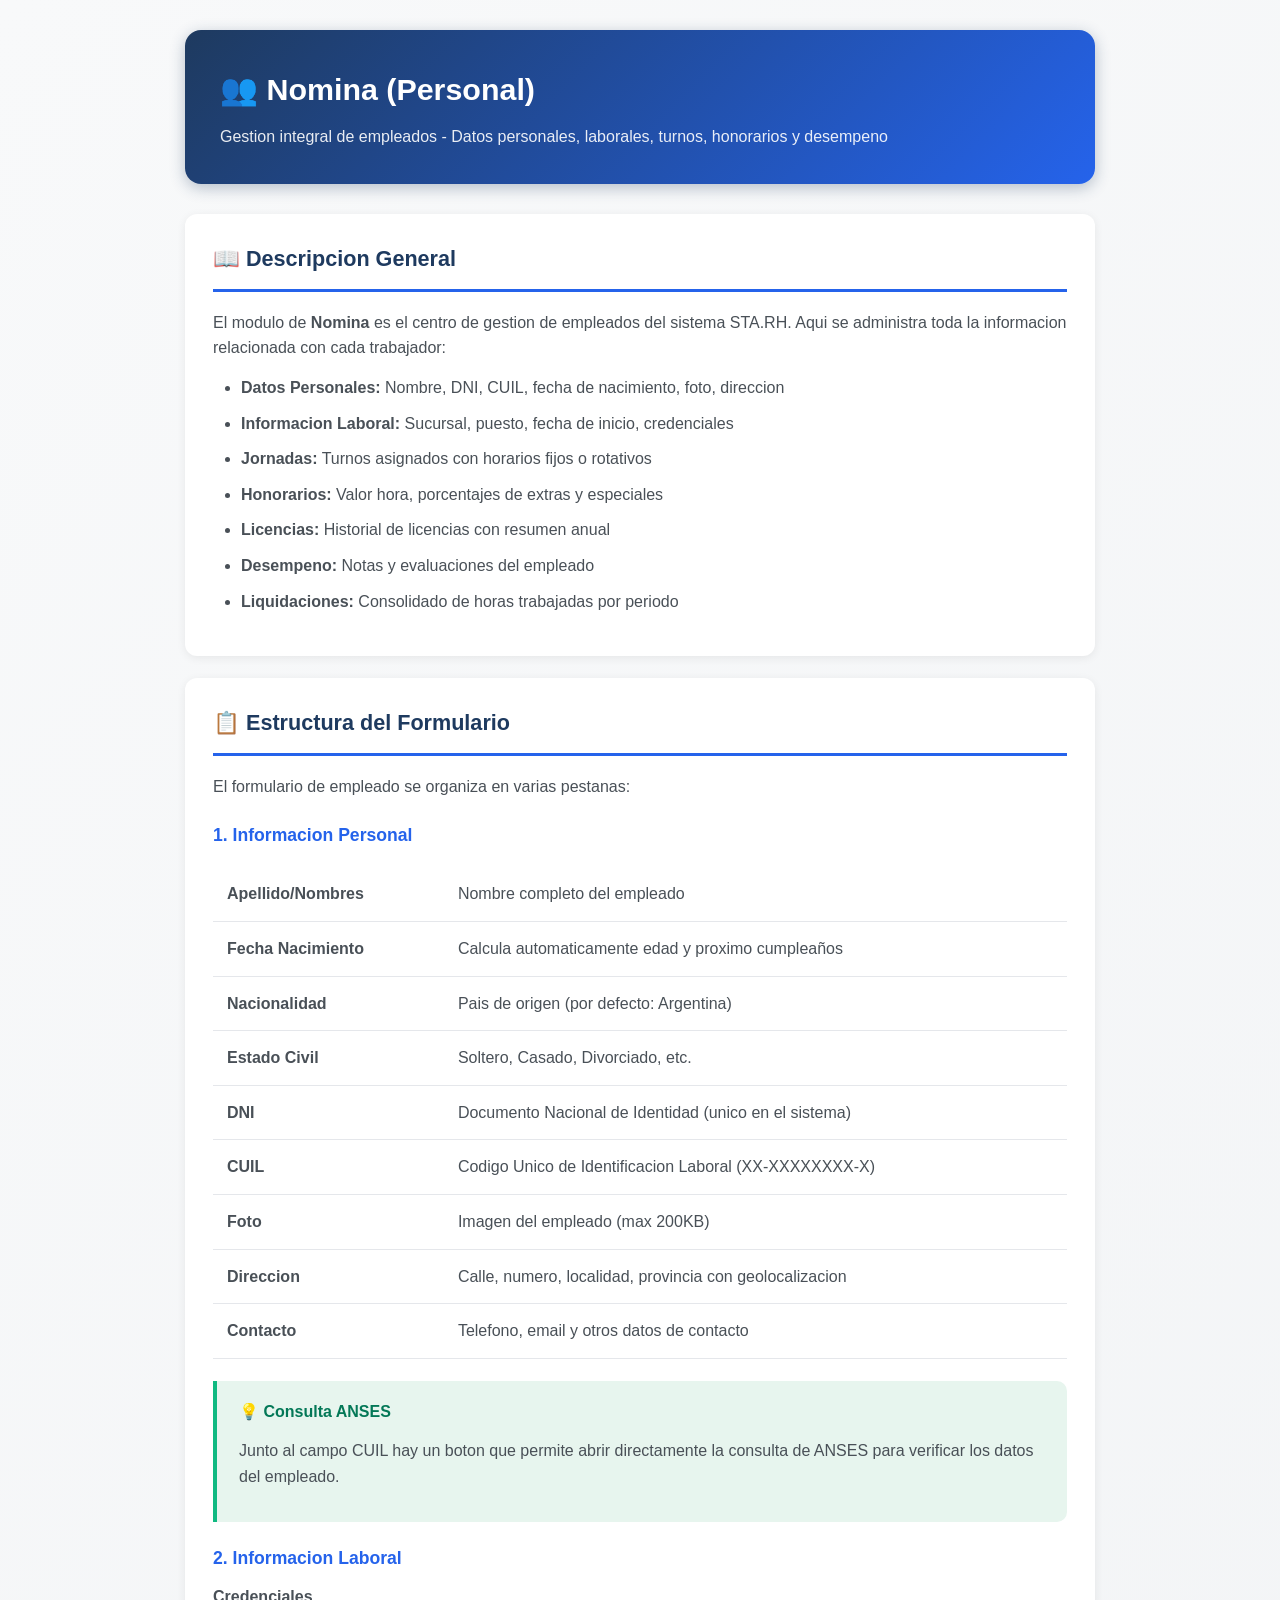
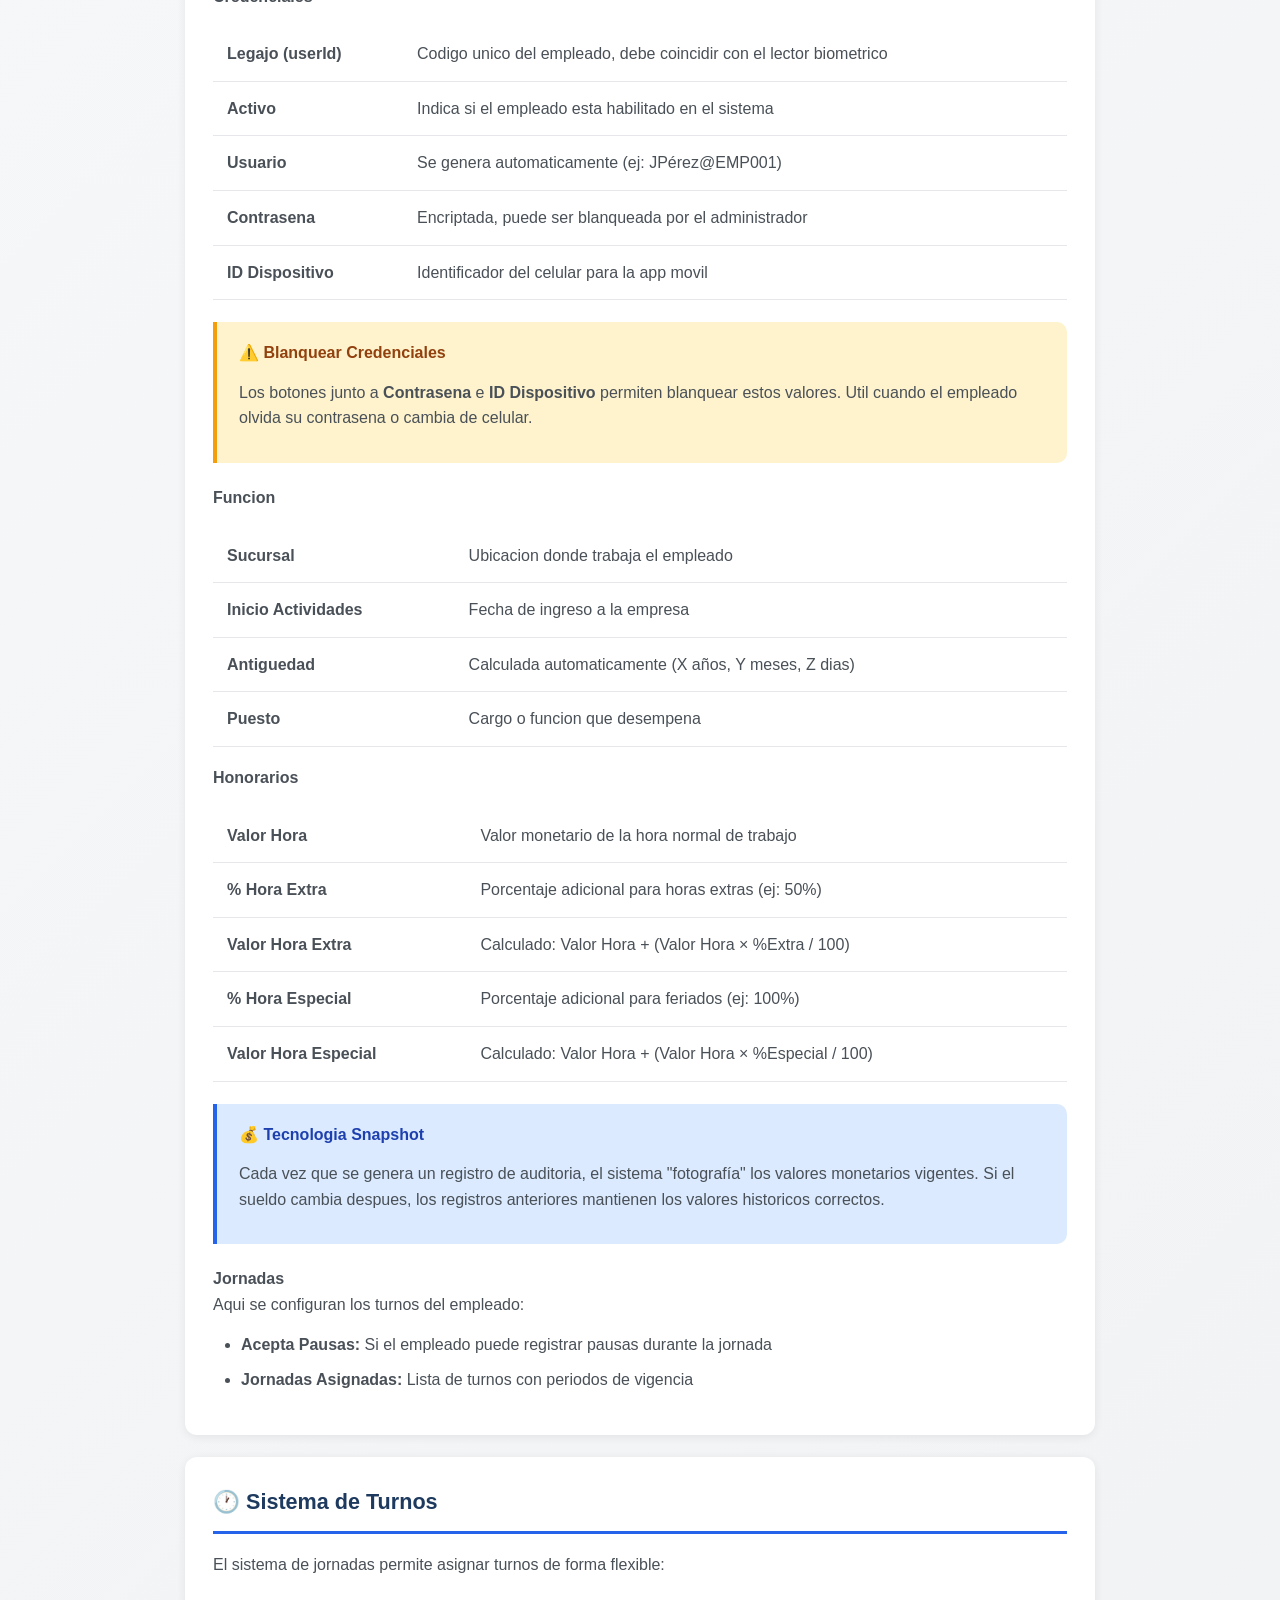
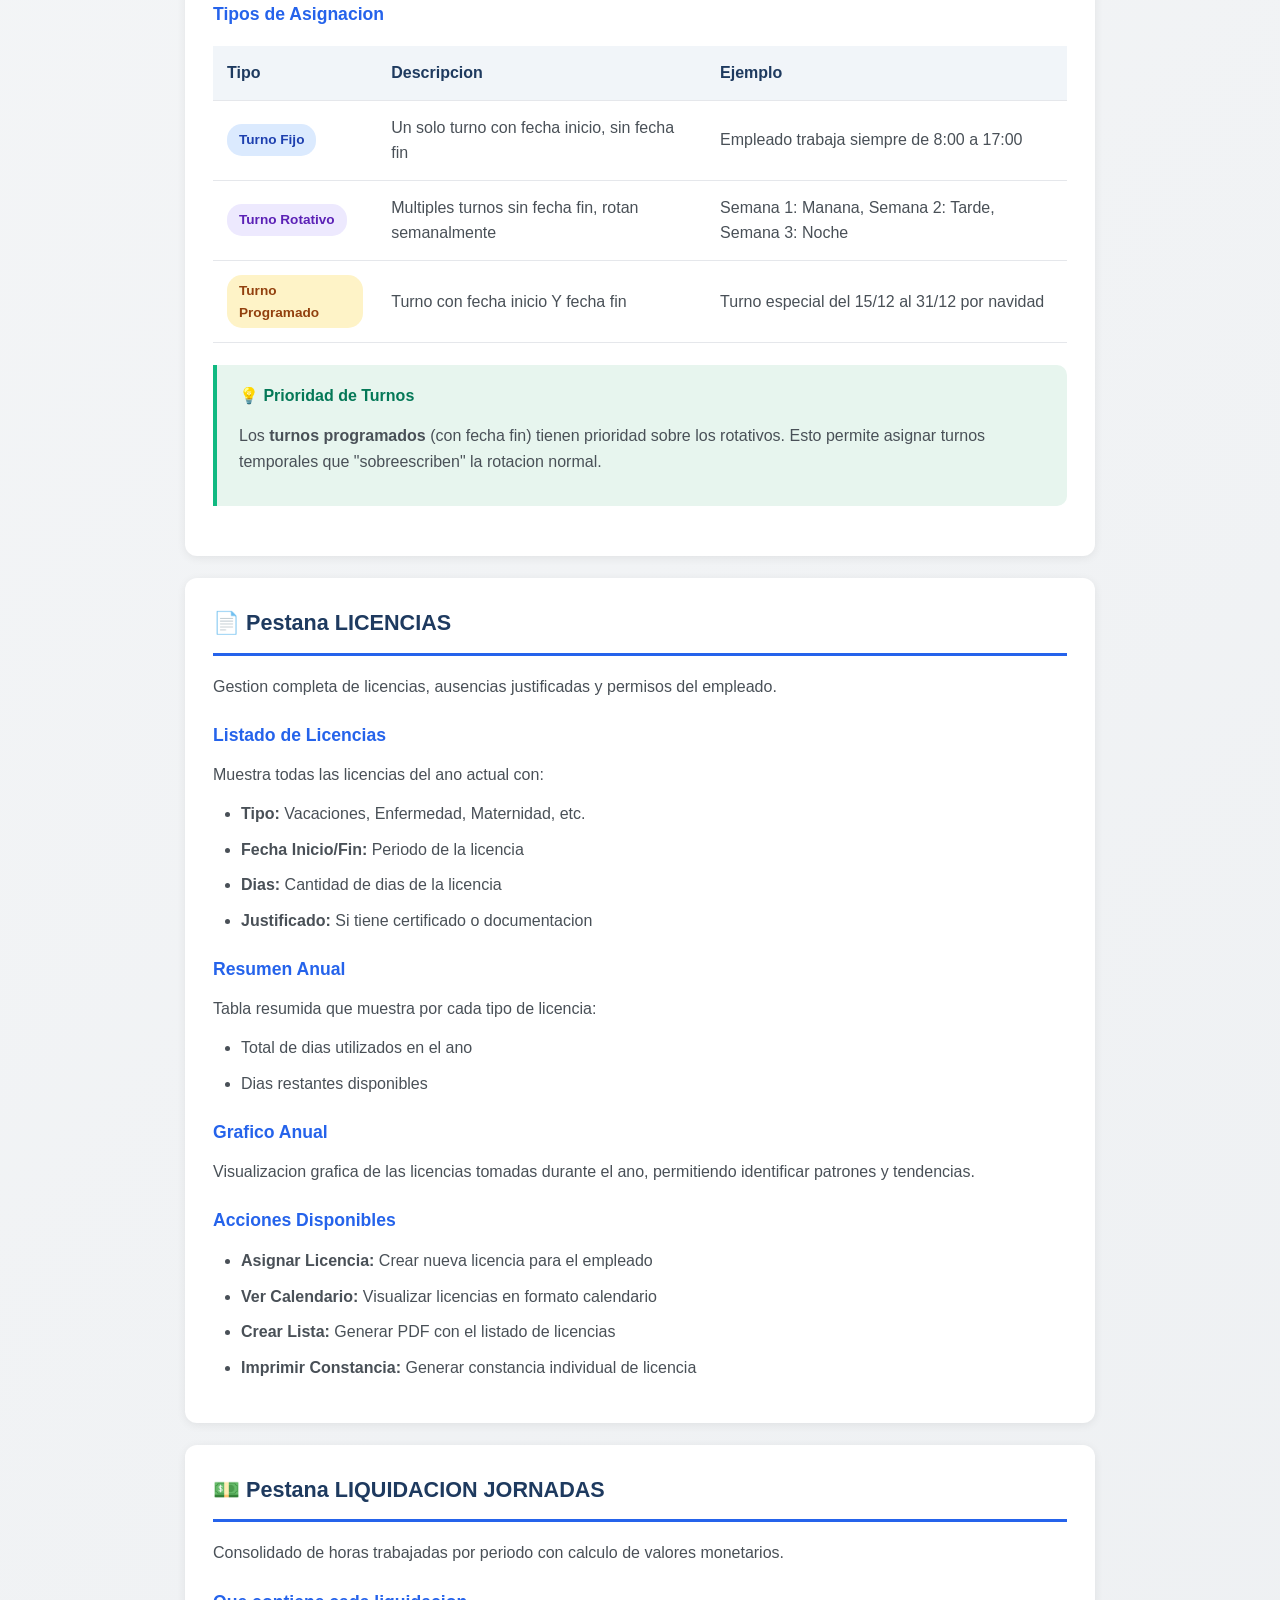
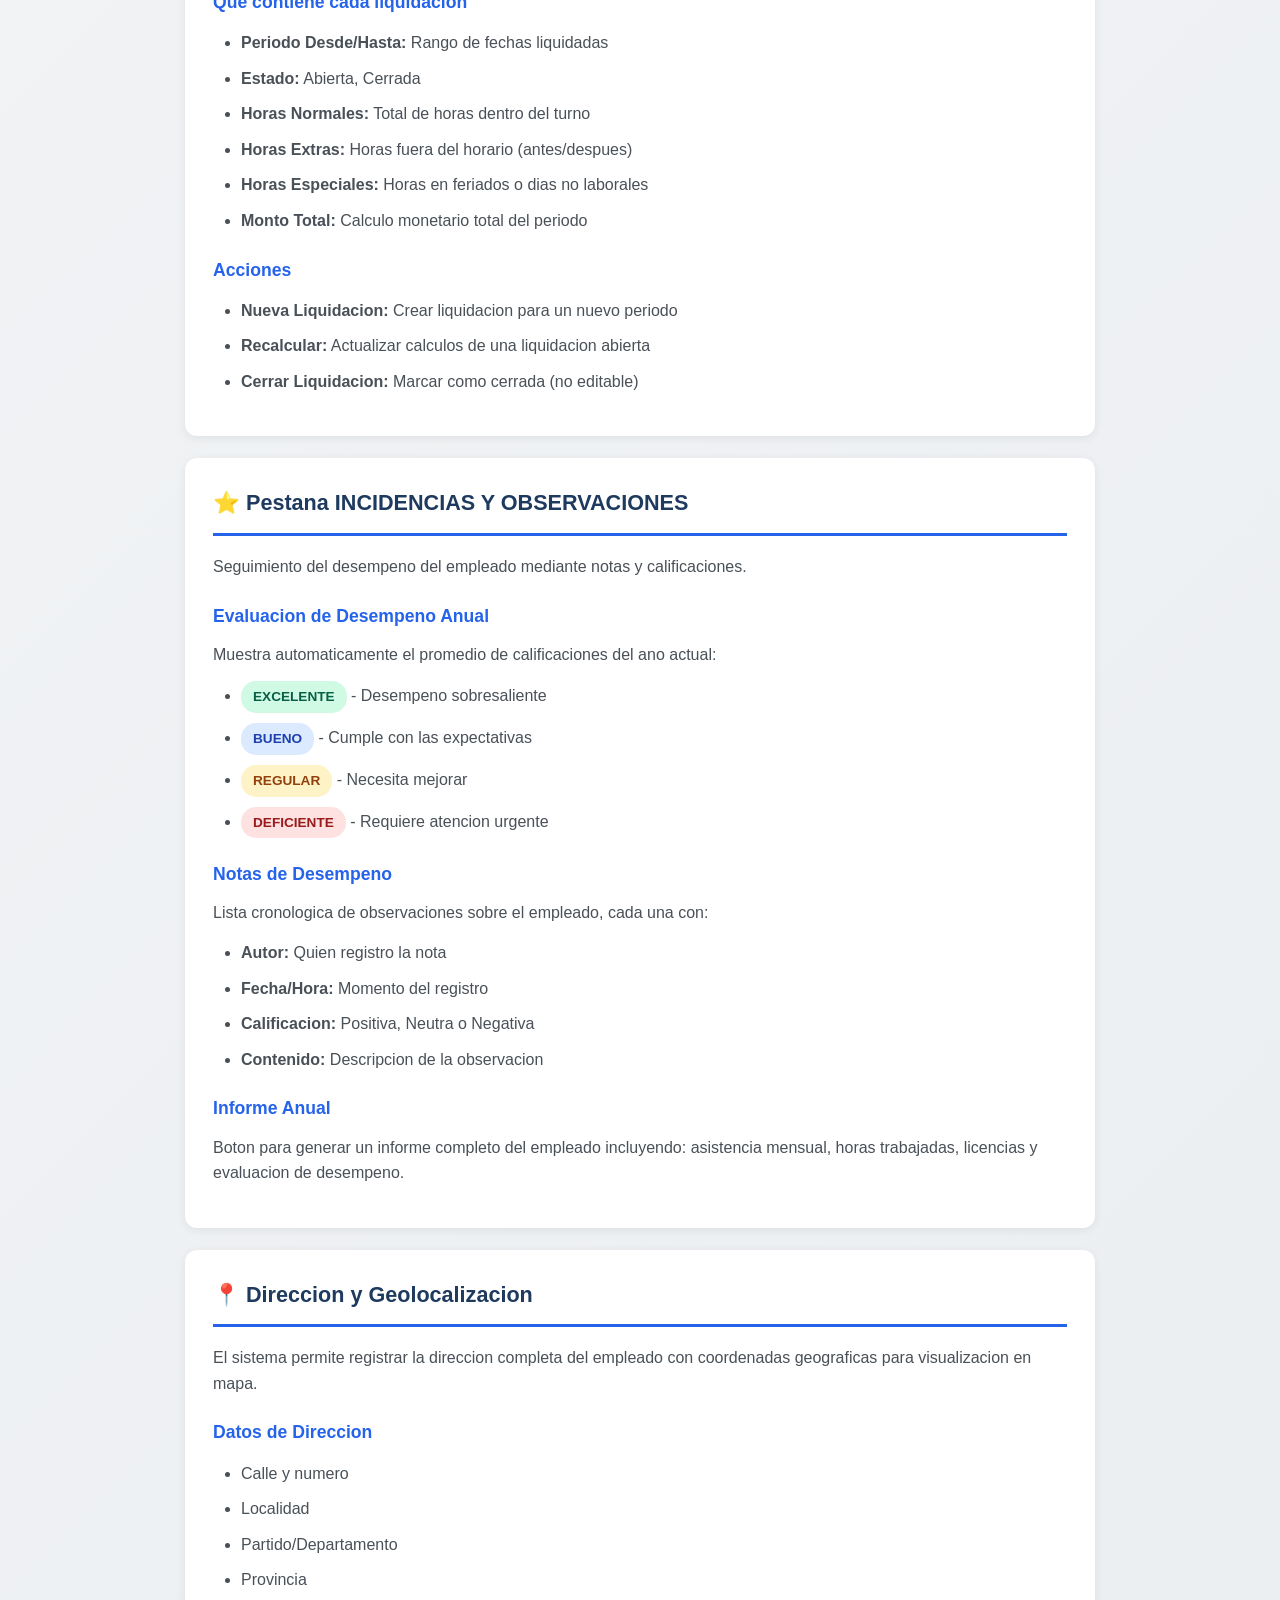
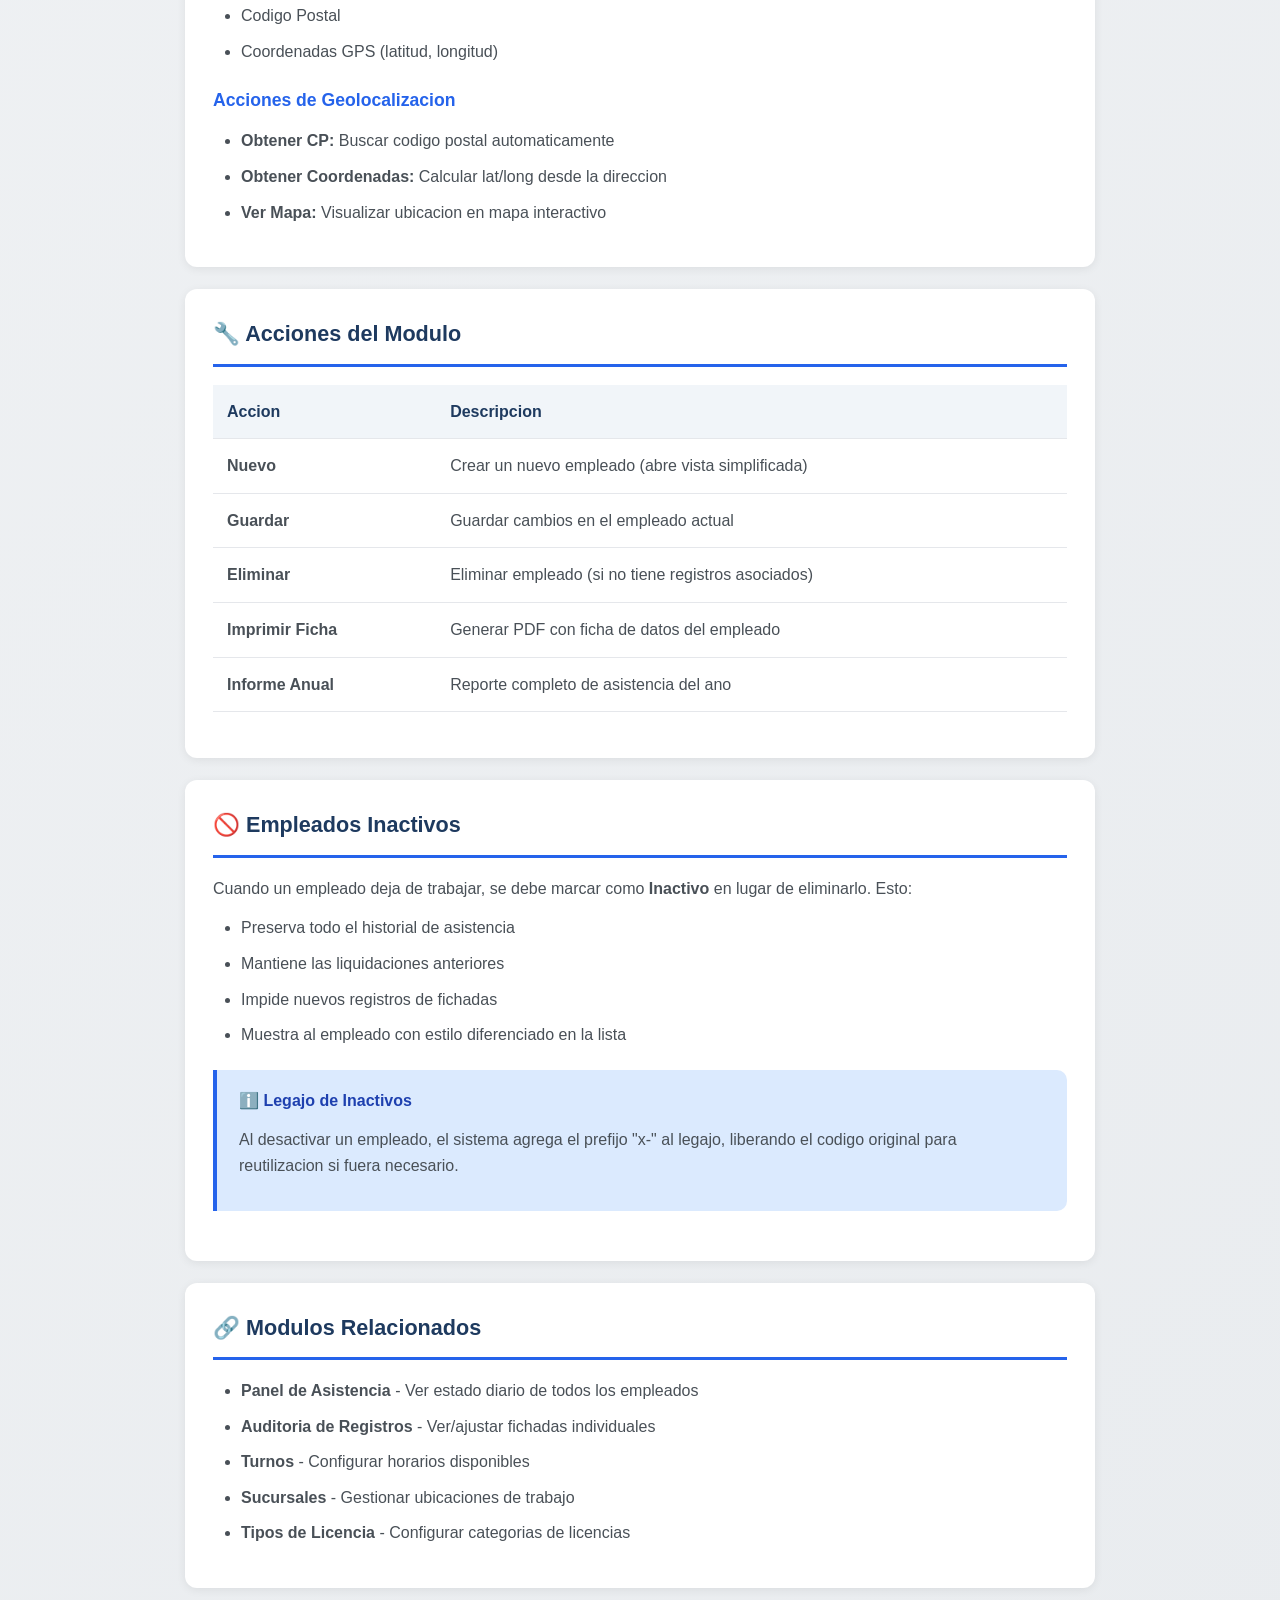
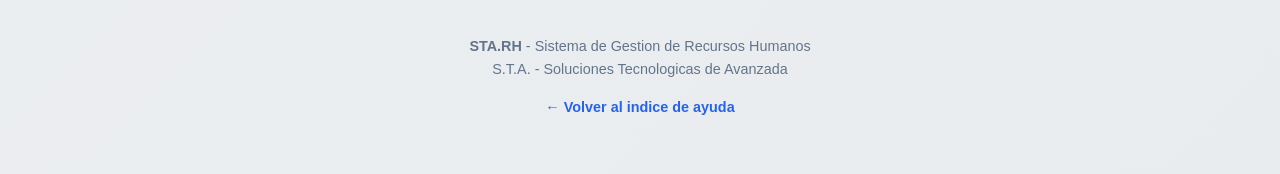
==== src/main/webapp/help/Personal.html @ b10b338a "help Signed-off-by: mem1979 <mem1979@gmail.com>" ====
<!DOCTYPE html>
<html lang="es">

<head>
    <meta charset="UTF-8">
    <meta name="viewport" content="width=device-width, initial-scale=1.0">
    <title>Ayuda - Nomina (Personal) | STA.RH</title>
    <link rel="stylesheet" href="help.css">
</head>

<body>
    <div class="help-container">

        <header class="help-header">
            <h1>👥 Nomina (Personal)</h1>
            <p>Gestion integral de empleados - Datos personales, laborales, turnos, honorarios y desempeno</p>
        </header>

        <!-- Descripcion General -->
        <section class="section">
            <h2>📖 Descripcion General</h2>
            <p>
                El modulo de <strong>Nomina</strong> es el centro de gestion de empleados del sistema STA.RH.
                Aqui se administra toda la informacion relacionada con cada trabajador:
            </p>
            <ul>
                <li><strong>Datos Personales:</strong> Nombre, DNI, CUIL, fecha de nacimiento, foto, direccion</li>
                <li><strong>Informacion Laboral:</strong> Sucursal, puesto, fecha de inicio, credenciales</li>
                <li><strong>Jornadas:</strong> Turnos asignados con horarios fijos o rotativos</li>
                <li><strong>Honorarios:</strong> Valor hora, porcentajes de extras y especiales</li>
                <li><strong>Licencias:</strong> Historial de licencias con resumen anual</li>
                <li><strong>Desempeno:</strong> Notas y evaluaciones del empleado</li>
                <li><strong>Liquidaciones:</strong> Consolidado de horas trabajadas por periodo</li>
            </ul>
        </section>

        <!-- Pestanas del Formulario -->
        <section class="section">
            <h2>📋 Estructura del Formulario</h2>
            <p>El formulario de empleado se organiza en varias pestanas:</p>

            <h3>1. Informacion Personal</h3>
            <table class="data-table">
                <tbody>
                    <tr>
                        <td><strong>Apellido/Nombres</strong></td>
                        <td>Nombre completo del empleado</td>
                    </tr>
                    <tr>
                        <td><strong>Fecha Nacimiento</strong></td>
                        <td>Calcula automaticamente edad y proximo cumpleaños</td>
                    </tr>
                    <tr>
                        <td><strong>Nacionalidad</strong></td>
                        <td>Pais de origen (por defecto: Argentina)</td>
                    </tr>
                    <tr>
                        <td><strong>Estado Civil</strong></td>
                        <td>Soltero, Casado, Divorciado, etc.</td>
                    </tr>
                    <tr>
                        <td><strong>DNI</strong></td>
                        <td>Documento Nacional de Identidad (unico en el sistema)</td>
                    </tr>
                    <tr>
                        <td><strong>CUIL</strong></td>
                        <td>Codigo Unico de Identificacion Laboral (XX-XXXXXXXX-X)</td>
                    </tr>
                    <tr>
                        <td><strong>Foto</strong></td>
                        <td>Imagen del empleado (max 200KB)</td>
                    </tr>
                    <tr>
                        <td><strong>Direccion</strong></td>
                        <td>Calle, numero, localidad, provincia con geolocalizacion</td>
                    </tr>
                    <tr>
                        <td><strong>Contacto</strong></td>
                        <td>Telefono, email y otros datos de contacto</td>
                    </tr>
                </tbody>
            </table>

            <div class="tip">
                <p class="tip-title">💡 Consulta ANSES</p>
                <p>
                    Junto al campo CUIL hay un boton que permite abrir directamente la consulta de ANSES
                    para verificar los datos del empleado.
                </p>
            </div>

            <h3>2. Informacion Laboral</h3>
            <h4>Credenciales</h4>
            <table class="data-table">
                <tbody>
                    <tr>
                        <td><strong>Legajo (userId)</strong></td>
                        <td>Codigo unico del empleado, debe coincidir con el lector biometrico</td>
                    </tr>
                    <tr>
                        <td><strong>Activo</strong></td>
                        <td>Indica si el empleado esta habilitado en el sistema</td>
                    </tr>
                    <tr>
                        <td><strong>Usuario</strong></td>
                        <td>Se genera automaticamente (ej: JPérez@EMP001)</td>
                    </tr>
                    <tr>
                        <td><strong>Contrasena</strong></td>
                        <td>Encriptada, puede ser blanqueada por el administrador</td>
                    </tr>
                    <tr>
                        <td><strong>ID Dispositivo</strong></td>
                        <td>Identificador del celular para la app movil</td>
                    </tr>
                </tbody>
            </table>

            <div class="warning">
                <p class="warning-title">⚠️ Blanquear Credenciales</p>
                <p>
                    Los botones junto a <strong>Contrasena</strong> e <strong>ID Dispositivo</strong> permiten
                    blanquear estos valores. Util cuando el empleado olvida su contrasena o cambia de celular.
                </p>
            </div>

            <h4>Funcion</h4>
            <table class="data-table">
                <tbody>
                    <tr>
                        <td><strong>Sucursal</strong></td>
                        <td>Ubicacion donde trabaja el empleado</td>
                    </tr>
                    <tr>
                        <td><strong>Inicio Actividades</strong></td>
                        <td>Fecha de ingreso a la empresa</td>
                    </tr>
                    <tr>
                        <td><strong>Antiguedad</strong></td>
                        <td>Calculada automaticamente (X años, Y meses, Z dias)</td>
                    </tr>
                    <tr>
                        <td><strong>Puesto</strong></td>
                        <td>Cargo o funcion que desempena</td>
                    </tr>
                </tbody>
            </table>

            <h4>Honorarios</h4>
            <table class="data-table">
                <tbody>
                    <tr>
                        <td><strong>Valor Hora</strong></td>
                        <td>Valor monetario de la hora normal de trabajo</td>
                    </tr>
                    <tr>
                        <td><strong>% Hora Extra</strong></td>
                        <td>Porcentaje adicional para horas extras (ej: 50%)</td>
                    </tr>
                    <tr>
                        <td><strong>Valor Hora Extra</strong></td>
                        <td>Calculado: Valor Hora + (Valor Hora × %Extra / 100)</td>
                    </tr>
                    <tr>
                        <td><strong>% Hora Especial</strong></td>
                        <td>Porcentaje adicional para feriados (ej: 100%)</td>
                    </tr>
                    <tr>
                        <td><strong>Valor Hora Especial</strong></td>
                        <td>Calculado: Valor Hora + (Valor Hora × %Especial / 100)</td>
                    </tr>
                </tbody>
            </table>

            <div class="info">
                <p class="info-title">💰 Tecnologia Snapshot</p>
                <p>
                    Cada vez que se genera un registro de auditoria, el sistema "fotografía" los valores
                    monetarios vigentes. Si el sueldo cambia despues, los registros anteriores mantienen
                    los valores historicos correctos.
                </p>
            </div>

            <h4>Jornadas</h4>
            <p>Aqui se configuran los turnos del empleado:</p>
            <ul>
                <li><strong>Acepta Pausas:</strong> Si el empleado puede registrar pausas durante la jornada</li>
                <li><strong>Jornadas Asignadas:</strong> Lista de turnos con periodos de vigencia</li>
            </ul>
        </section>

        <!-- Turnos y Jornadas -->
        <section class="section">
            <h2>🕐 Sistema de Turnos</h2>
            <p>
                El sistema de jornadas permite asignar turnos de forma flexible:
            </p>

            <h3>Tipos de Asignacion</h3>
            <table class="data-table">
                <thead>
                    <tr>
                        <th>Tipo</th>
                        <th>Descripcion</th>
                        <th>Ejemplo</th>
                    </tr>
                </thead>
                <tbody>
                    <tr>
                        <td><span class="status-badge status-blue">Turno Fijo</span></td>
                        <td>Un solo turno con fecha inicio, sin fecha fin</td>
                        <td>Empleado trabaja siempre de 8:00 a 17:00</td>
                    </tr>
                    <tr>
                        <td><span class="status-badge status-purple">Turno Rotativo</span></td>
                        <td>Multiples turnos sin fecha fin, rotan semanalmente</td>
                        <td>Semana 1: Manana, Semana 2: Tarde, Semana 3: Noche</td>
                    </tr>
                    <tr>
                        <td><span class="status-badge status-yellow">Turno Programado</span></td>
                        <td>Turno con fecha inicio Y fecha fin</td>
                        <td>Turno especial del 15/12 al 31/12 por navidad</td>
                    </tr>
                </tbody>
            </table>

            <div class="tip">
                <p class="tip-title">💡 Prioridad de Turnos</p>
                <p>
                    Los <strong>turnos programados</strong> (con fecha fin) tienen prioridad sobre los rotativos.
                    Esto permite asignar turnos temporales que "sobreescriben" la rotacion normal.
                </p>
            </div>
        </section>

        <!-- Licencias -->
        <section class="section">
            <h2>📄 Pestana LICENCIAS</h2>
            <p>
                Gestion completa de licencias, ausencias justificadas y permisos del empleado.
            </p>

            <h3>Listado de Licencias</h3>
            <p>Muestra todas las licencias del ano actual con:</p>
            <ul>
                <li><strong>Tipo:</strong> Vacaciones, Enfermedad, Maternidad, etc.</li>
                <li><strong>Fecha Inicio/Fin:</strong> Periodo de la licencia</li>
                <li><strong>Dias:</strong> Cantidad de dias de la licencia</li>
                <li><strong>Justificado:</strong> Si tiene certificado o documentacion</li>
            </ul>

            <h3>Resumen Anual</h3>
            <p>
                Tabla resumida que muestra por cada tipo de licencia:
            </p>
            <ul>
                <li>Total de dias utilizados en el ano</li>
                <li>Dias restantes disponibles</li>
            </ul>

            <h3>Grafico Anual</h3>
            <p>
                Visualizacion grafica de las licencias tomadas durante el ano,
                permitiendo identificar patrones y tendencias.
            </p>

            <h3>Acciones Disponibles</h3>
            <ul>
                <li><strong>Asignar Licencia:</strong> Crear nueva licencia para el empleado</li>
                <li><strong>Ver Calendario:</strong> Visualizar licencias en formato calendario</li>
                <li><strong>Crear Lista:</strong> Generar PDF con el listado de licencias</li>
                <li><strong>Imprimir Constancia:</strong> Generar constancia individual de licencia</li>
            </ul>
        </section>

        <!-- Liquidacion -->
        <section class="section">
            <h2>💵 Pestana LIQUIDACION JORNADAS</h2>
            <p>
                Consolidado de horas trabajadas por periodo con calculo de valores monetarios.
            </p>

            <h3>Que contiene cada liquidacion</h3>
            <ul>
                <li><strong>Periodo Desde/Hasta:</strong> Rango de fechas liquidadas</li>
                <li><strong>Estado:</strong> Abierta, Cerrada</li>
                <li><strong>Horas Normales:</strong> Total de horas dentro del turno</li>
                <li><strong>Horas Extras:</strong> Horas fuera del horario (antes/despues)</li>
                <li><strong>Horas Especiales:</strong> Horas en feriados o dias no laborales</li>
                <li><strong>Monto Total:</strong> Calculo monetario total del periodo</li>
            </ul>

            <h3>Acciones</h3>
            <ul>
                <li><strong>Nueva Liquidacion:</strong> Crear liquidacion para un nuevo periodo</li>
                <li><strong>Recalcular:</strong> Actualizar calculos de una liquidacion abierta</li>
                <li><strong>Cerrar Liquidacion:</strong> Marcar como cerrada (no editable)</li>
            </ul>
        </section>

        <!-- Desempeno -->
        <section class="section">
            <h2>⭐ Pestana INCIDENCIAS Y OBSERVACIONES</h2>
            <p>
                Seguimiento del desempeno del empleado mediante notas y calificaciones.
            </p>

            <h3>Evaluacion de Desempeno Anual</h3>
            <p>
                Muestra automaticamente el promedio de calificaciones del ano actual:
            </p>
            <ul>
                <li><span class="status-badge status-green">EXCELENTE</span> - Desempeno sobresaliente</li>
                <li><span class="status-badge status-blue">BUENO</span> - Cumple con las expectativas</li>
                <li><span class="status-badge status-yellow">REGULAR</span> - Necesita mejorar</li>
                <li><span class="status-badge status-red">DEFICIENTE</span> - Requiere atencion urgente</li>
            </ul>

            <h3>Notas de Desempeno</h3>
            <p>
                Lista cronologica de observaciones sobre el empleado, cada una con:
            </p>
            <ul>
                <li><strong>Autor:</strong> Quien registro la nota</li>
                <li><strong>Fecha/Hora:</strong> Momento del registro</li>
                <li><strong>Calificacion:</strong> Positiva, Neutra o Negativa</li>
                <li><strong>Contenido:</strong> Descripcion de la observacion</li>
            </ul>

            <h3>Informe Anual</h3>
            <p>
                Boton para generar un informe completo del empleado incluyendo:
                asistencia mensual, horas trabajadas, licencias y evaluacion de desempeno.
            </p>
        </section>

        <!-- Direccion y Mapa -->
        <section class="section">
            <h2>📍 Direccion y Geolocalizacion</h2>
            <p>
                El sistema permite registrar la direccion completa del empleado con
                coordenadas geograficas para visualizacion en mapa.
            </p>

            <h3>Datos de Direccion</h3>
            <ul>
                <li>Calle y numero</li>
                <li>Localidad</li>
                <li>Partido/Departamento</li>
                <li>Provincia</li>
                <li>Codigo Postal</li>
                <li>Coordenadas GPS (latitud, longitud)</li>
            </ul>

            <h3>Acciones de Geolocalizacion</h3>
            <ul>
                <li><strong>Obtener CP:</strong> Buscar codigo postal automaticamente</li>
                <li><strong>Obtener Coordenadas:</strong> Calcular lat/long desde la direccion</li>
                <li><strong>Ver Mapa:</strong> Visualizar ubicacion en mapa interactivo</li>
            </ul>
        </section>

        <!-- Acciones del Modulo -->
        <section class="section">
            <h2>🔧 Acciones del Modulo</h2>

            <table class="data-table">
                <thead>
                    <tr>
                        <th>Accion</th>
                        <th>Descripcion</th>
                    </tr>
                </thead>
                <tbody>
                    <tr>
                        <td><strong>Nuevo</strong></td>
                        <td>Crear un nuevo empleado (abre vista simplificada)</td>
                    </tr>
                    <tr>
                        <td><strong>Guardar</strong></td>
                        <td>Guardar cambios en el empleado actual</td>
                    </tr>
                    <tr>
                        <td><strong>Eliminar</strong></td>
                        <td>Eliminar empleado (si no tiene registros asociados)</td>
                    </tr>
                    <tr>
                        <td><strong>Imprimir Ficha</strong></td>
                        <td>Generar PDF con ficha de datos del empleado</td>
                    </tr>
                    <tr>
                        <td><strong>Informe Anual</strong></td>
                        <td>Reporte completo de asistencia del ano</td>
                    </tr>
                </tbody>
            </table>
        </section>

        <!-- Empleados Inactivos -->
        <section class="section">
            <h2>🚫 Empleados Inactivos</h2>
            <p>
                Cuando un empleado deja de trabajar, se debe marcar como <strong>Inactivo</strong>
                en lugar de eliminarlo. Esto:
            </p>
            <ul>
                <li>Preserva todo el historial de asistencia</li>
                <li>Mantiene las liquidaciones anteriores</li>
                <li>Impide nuevos registros de fichadas</li>
                <li>Muestra al empleado con estilo diferenciado en la lista</li>
            </ul>

            <div class="info">
                <p class="info-title">ℹ️ Legajo de Inactivos</p>
                <p>
                    Al desactivar un empleado, el sistema agrega el prefijo "x-" al legajo,
                    liberando el codigo original para reutilizacion si fuera necesario.
                </p>
            </div>
        </section>

        <!-- Modulos Relacionados -->
        <section class="section">
            <h2>🔗 Modulos Relacionados</h2>
            <ul>
                <li><strong>Panel de Asistencia</strong> - Ver estado diario de todos los empleados</li>
                <li><strong>Auditoria de Registros</strong> - Ver/ajustar fichadas individuales</li>
                <li><strong>Turnos</strong> - Configurar horarios disponibles</li>
                <li><strong>Sucursales</strong> - Gestionar ubicaciones de trabajo</li>
                <li><strong>Tipos de Licencia</strong> - Configurar categorias de licencias</li>
            </ul>
        </section>

        <footer class="help-footer">
            <p><strong>STA.RH</strong> - Sistema de Gestion de Recursos Humanos</p>
            <p>S.T.A. - Soluciones Tecnologicas de Avanzada</p>
            <a href="index.html" class="back-link">← Volver al indice de ayuda</a>
        </footer>

    </div>
</body>

</html>
---- src/main/webapp/help/help.css ----
/* =============================================================================
   HELP SYSTEM STYLES - STA.RH
   ============================================================================= */

* {
    margin: 0;
    padding: 0;
    box-sizing: border-box;
}

body {
    font-family: 'Segoe UI', Tahoma, Geneva, Verdana, sans-serif;
    line-height: 1.6;
    color: #495057;
    background: linear-gradient(135deg, #f8f9fa 0%, #e9ecef 100%);
    min-height: 100vh;
}

.help-container {
    max-width: 950px;
    margin: 0 auto;
    padding: 30px 20px;
}

.help-header {
    background: linear-gradient(135deg, #1e3a5f 0%, #2563eb 100%);
    color: white;
    padding: 35px;
    border-radius: 16px;
    margin-bottom: 30px;
    box-shadow: 0 4px 15px rgba(30, 58, 95, 0.3);
}

.help-header h1 {
    font-size: 1.9rem;
    margin-bottom: 10px;
}

.help-header p {
    opacity: 0.9;
    font-size: 1rem;
}

.section {
    background: white;
    border-radius: 12px;
    padding: 28px;
    margin-bottom: 22px;
    box-shadow: 0 2px 10px rgba(0, 0, 0, 0.07);
}

.section h2 {
    color: #1e3a5f;
    font-size: 1.35rem;
    margin-bottom: 18px;
    padding-bottom: 12px;
    border-bottom: 3px solid #2563eb;
}

.section h3 {
    color: #2563eb;
    font-size: 1.1rem;
    margin: 22px 0 12px;
}

.section p {
    margin-bottom: 14px;
}

.section ul,
.section ol {
    margin: 14px 0 14px 28px;
}

.section li {
    margin-bottom: 10px;
}

/* Alert boxes */
.tip {
    background: #e7f5ee;
    border-left: 4px solid #10b981;
    padding: 18px 22px;
    border-radius: 0 10px 10px 0;
    margin: 22px 0;
}

.tip-title {
    color: #047857;
    font-weight: 700;
    margin-bottom: 8px;
}

.warning {
    background: #fef3cd;
    border-left: 4px solid #f59e0b;
    padding: 18px 22px;
    border-radius: 0 10px 10px 0;
    margin: 22px 0;
}

.warning-title {
    color: #92400e;
    font-weight: 700;
    margin-bottom: 8px;
}

.info {
    background: #dbeafe;
    border-left: 4px solid #2563eb;
    padding: 18px 22px;
    border-radius: 0 10px 10px 0;
    margin: 22px 0;
}

.info-title {
    color: #1e40af;
    font-weight: 700;
    margin-bottom: 8px;
}

/* Tables */
.data-table {
    width: 100%;
    border-collapse: collapse;
    margin: 18px 0;
}

.data-table th,
.data-table td {
    padding: 14px;
    text-align: left;
    border-bottom: 1px solid #e5e7eb;
}

.data-table th {
    background: #f1f5f9;
    color: #1e3a5f;
    font-weight: 600;
}

.data-table tr:hover {
    background: #f8fafc;
}

/* Status badges */
.status-badge {
    display: inline-block;
    padding: 5px 12px;
    border-radius: 15px;
    font-size: 0.85rem;
    font-weight: 600;
}

.status-green {
    background: #d1fae5;
    color: #065f46;
}

.status-yellow {
    background: #fef3c7;
    color: #92400e;
}

.status-red {
    background: #fee2e2;
    color: #991b1b;
}

.status-blue {
    background: #dbeafe;
    color: #1e40af;
}

.status-purple {
    background: #ede9fe;
    color: #5b21b6;
}

.status-gray {
    background: #f3f4f6;
    color: #374151;
}

/* Footer */
.help-footer {
    text-align: center;
    padding: 25px;
    color: #64748b;
    font-size: 0.9rem;
}

.back-link {
    display: inline-block;
    margin-top: 15px;
    color: #2563eb;
    text-decoration: none;
    font-weight: 600;
}

.back-link:hover {
    text-decoration: underline;
}

/* Field groups */
.field-group {
    background: #f8fafc;
    border-radius: 8px;
    padding: 15px;
    margin: 10px 0;
}

.field-name {
    font-weight: 600;
    color: #1e3a5f;
}

/* Index page specific */
.module-grid {
    display: grid;
    grid-template-columns: repeat(auto-fit, minmax(280px, 1fr));
    gap: 20px;
}

.module-card {
    background: white;
    border-radius: 12px;
    padding: 25px;
    box-shadow: 0 2px 8px rgba(0, 0, 0, 0.08);
    text-decoration: none;
    color: inherit;
    transition: all 0.3s ease;
    border-left: 4px solid #2563eb;
    display: block;
}

.module-card:hover {
    transform: translateY(-4px);
    box-shadow: 0 8px 20px rgba(0, 0, 0, 0.12);
    border-left-color: #1e3a5f;
}

.module-card h3 {
    color: #1e3a5f;
    font-size: 1.2rem;
    margin-bottom: 10px;
}

.module-card p {
    color: #666;
    font-size: 0.95rem;
}

.module-icon {
    font-size: 1.5rem;
    margin-bottom: 10px;
}

.coming-soon {
    opacity: 0.6;
    cursor: default;
}

.coming-soon:hover {
    transform: none;
    box-shadow: 0 2px 8px rgba(0, 0, 0, 0.08);
}

.badge {
    display: inline-block;
    background: #fff9d6;
    color: #665200;
    font-size: 0.75rem;
    padding: 2px 8px;
    border-radius: 10px;
    margin-left: 8px;
}

/* Index header variant */
.help-header-index {
    background: linear-gradient(135deg, #1e3a5f 0%, #2563eb 100%);
    color: white;
    padding: 40px 30px;
    border-radius: 16px;
    margin-bottom: 30px;
    text-align: center;
    box-shadow: 0 4px 15px rgba(30, 58, 95, 0.3);
}

.help-header-index h1 {
    font-size: 2rem;
    margin-bottom: 10px;
}

.help-header-index p {
    opacity: 0.9;
    font-size: 1.1rem;
}
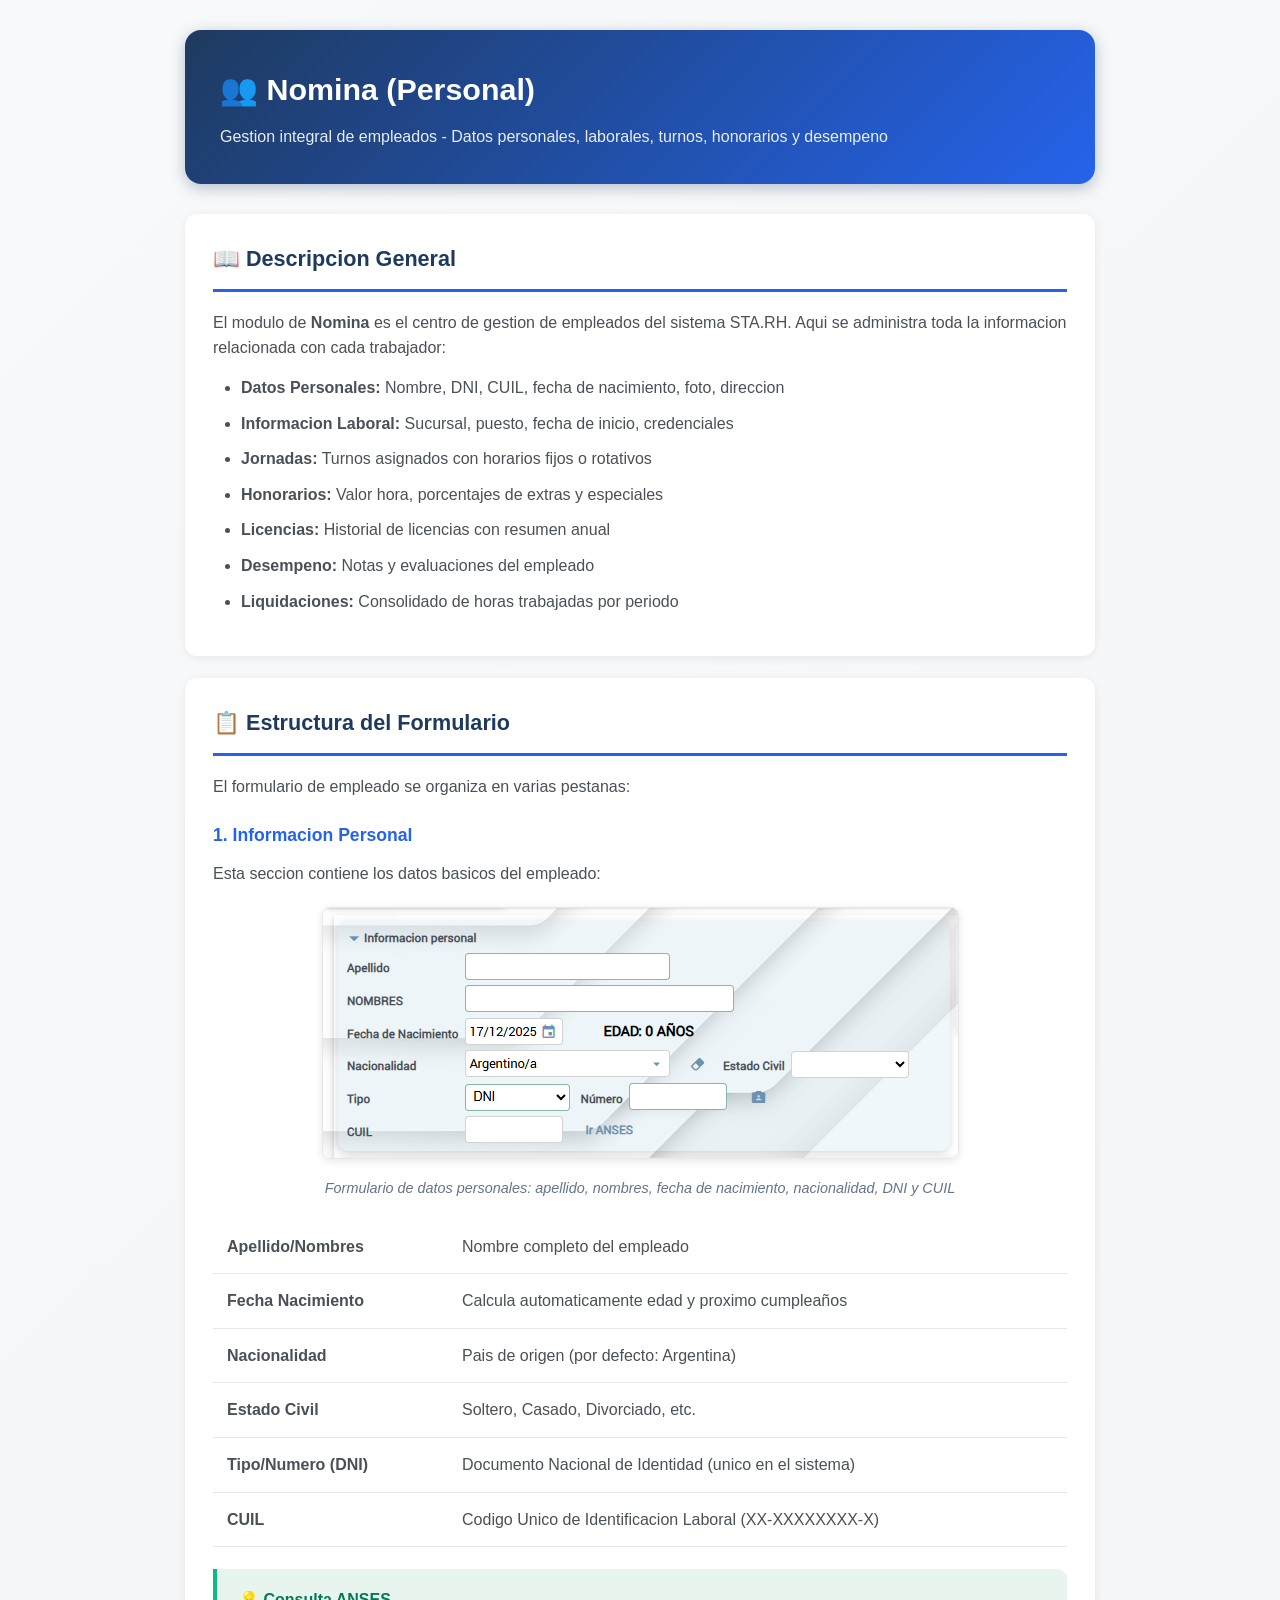
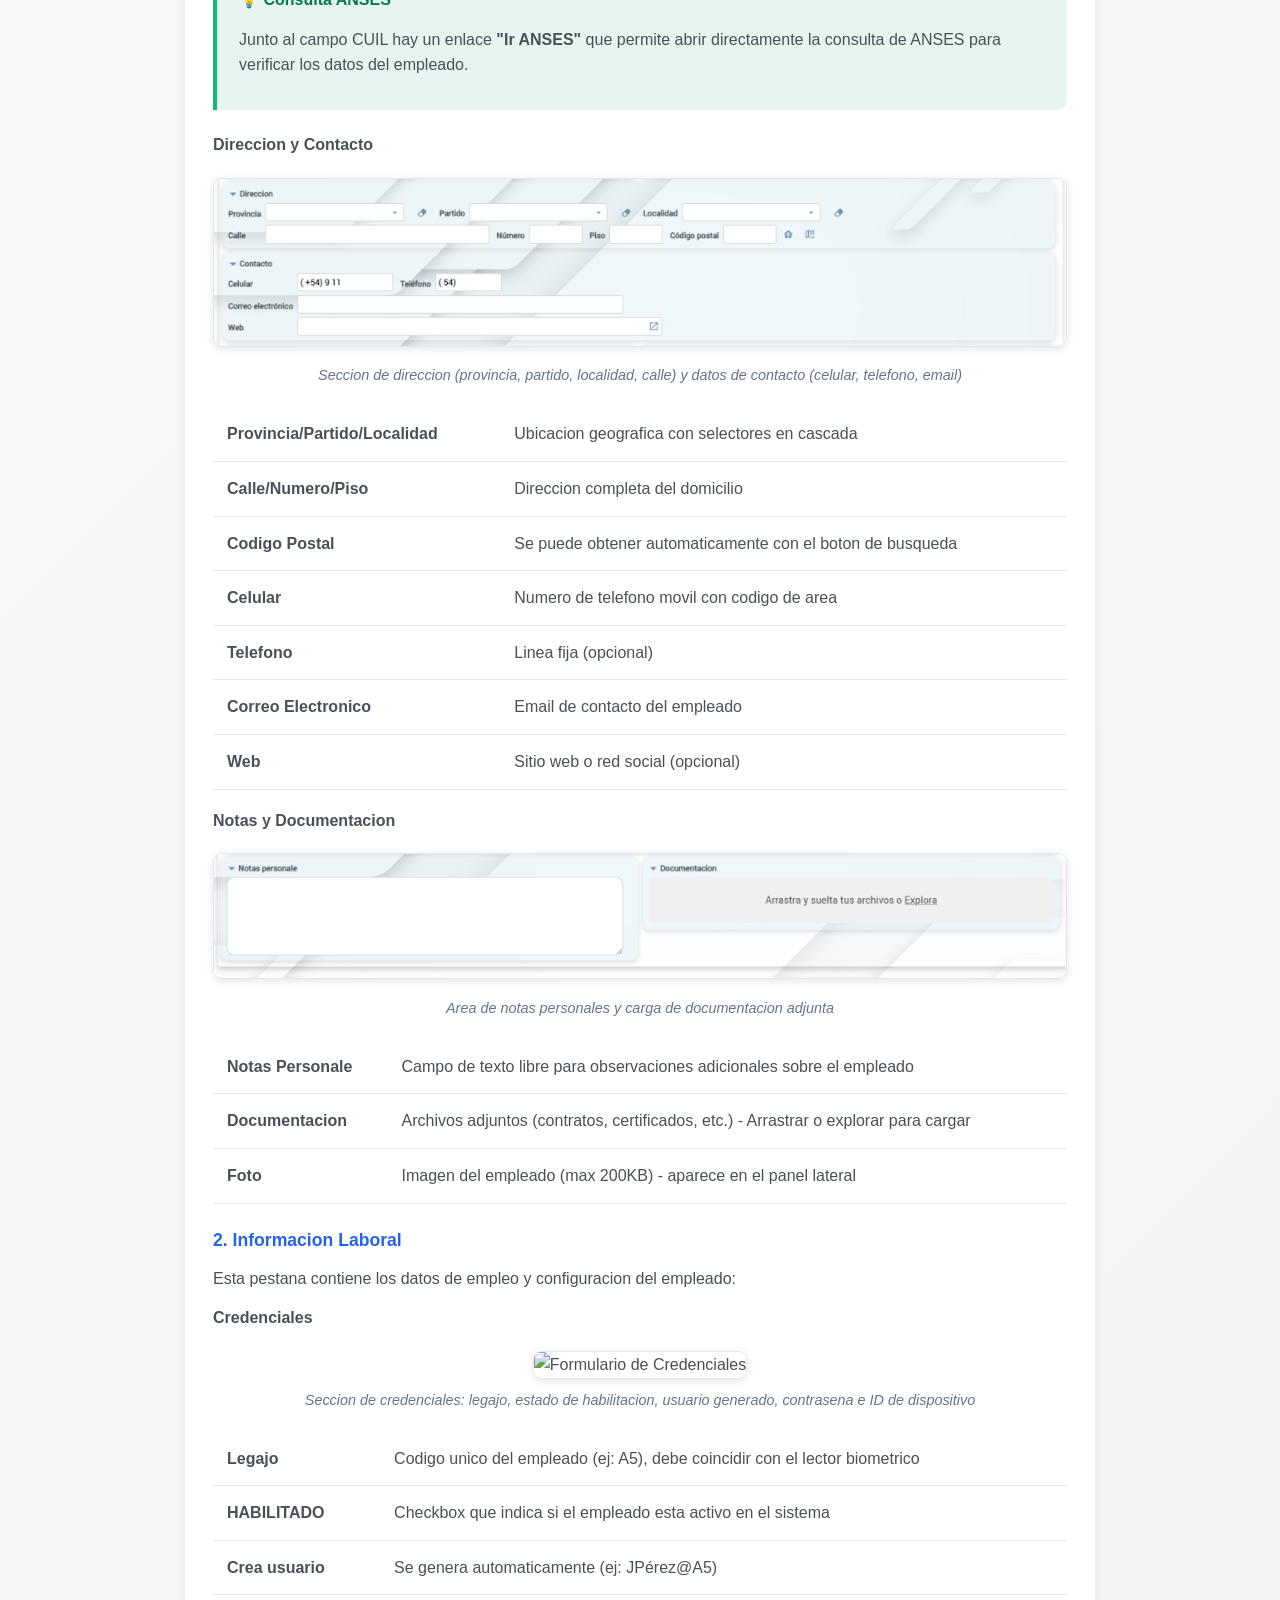
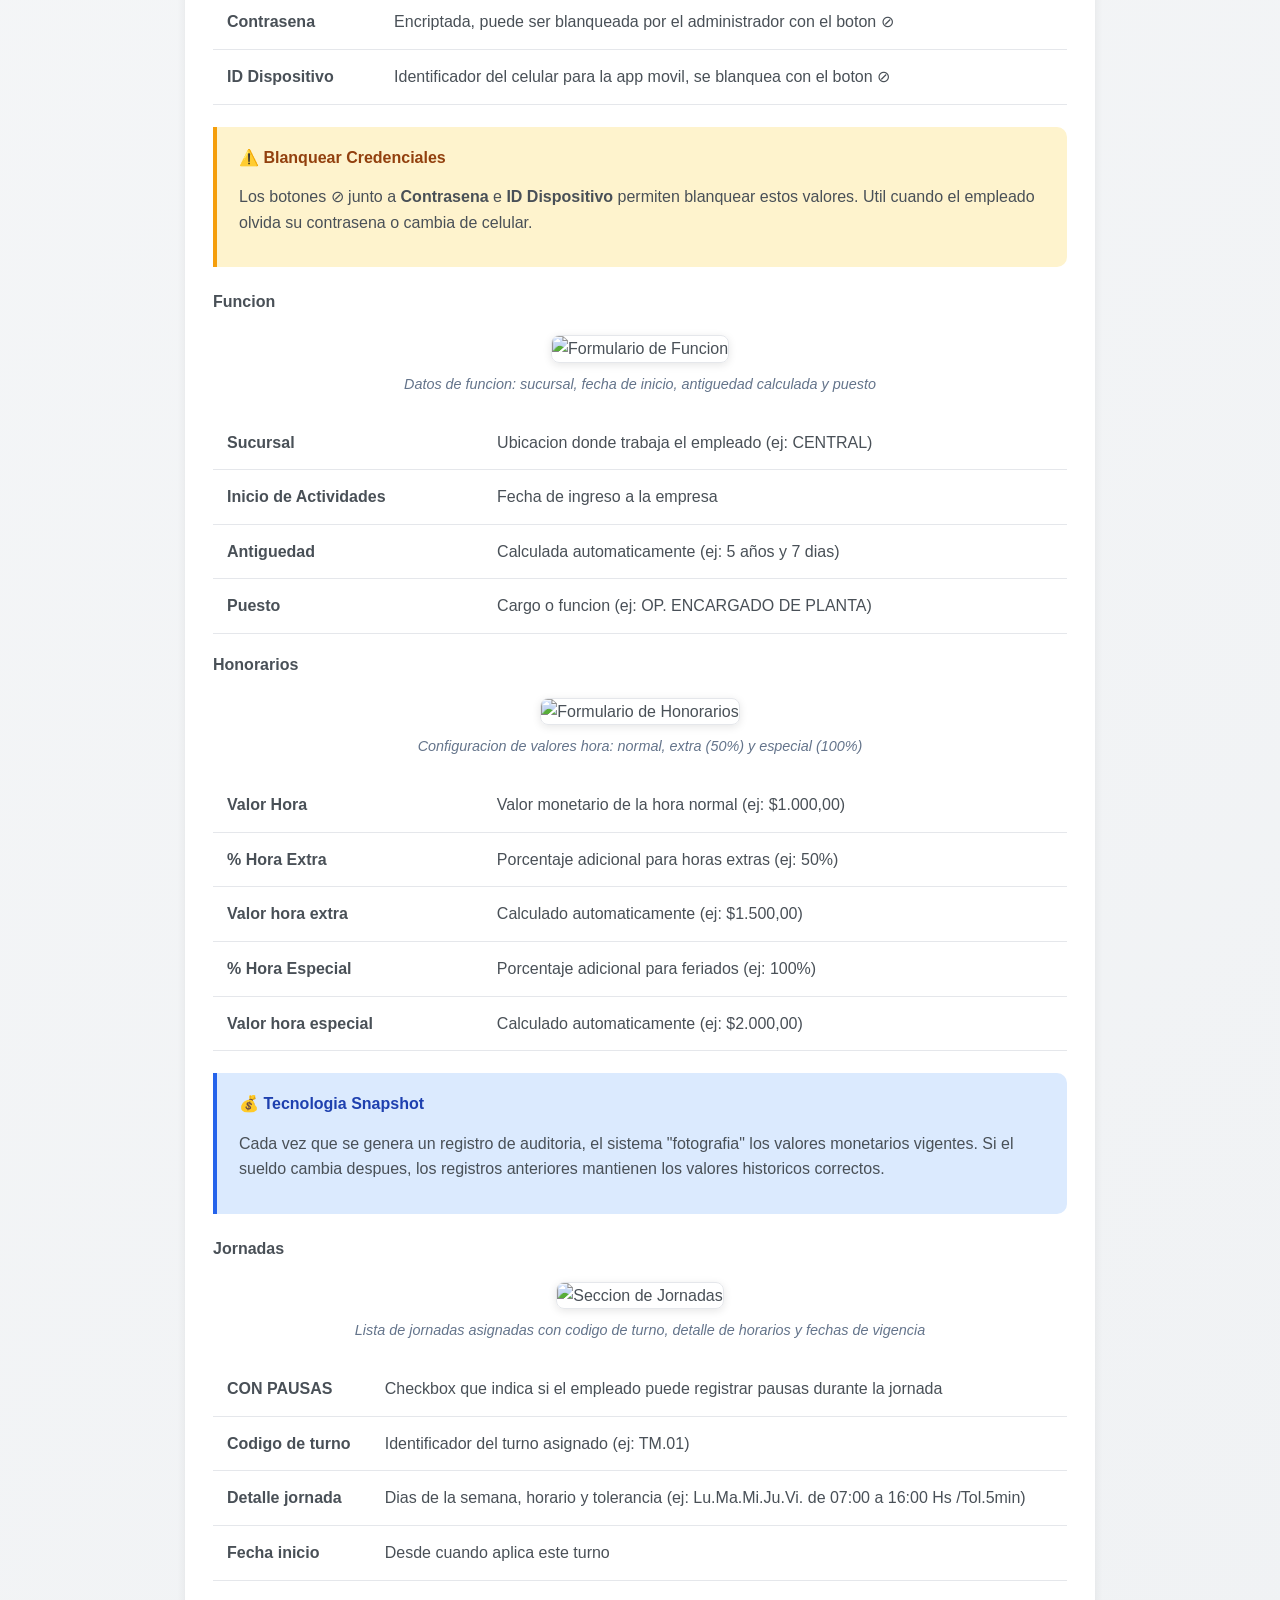
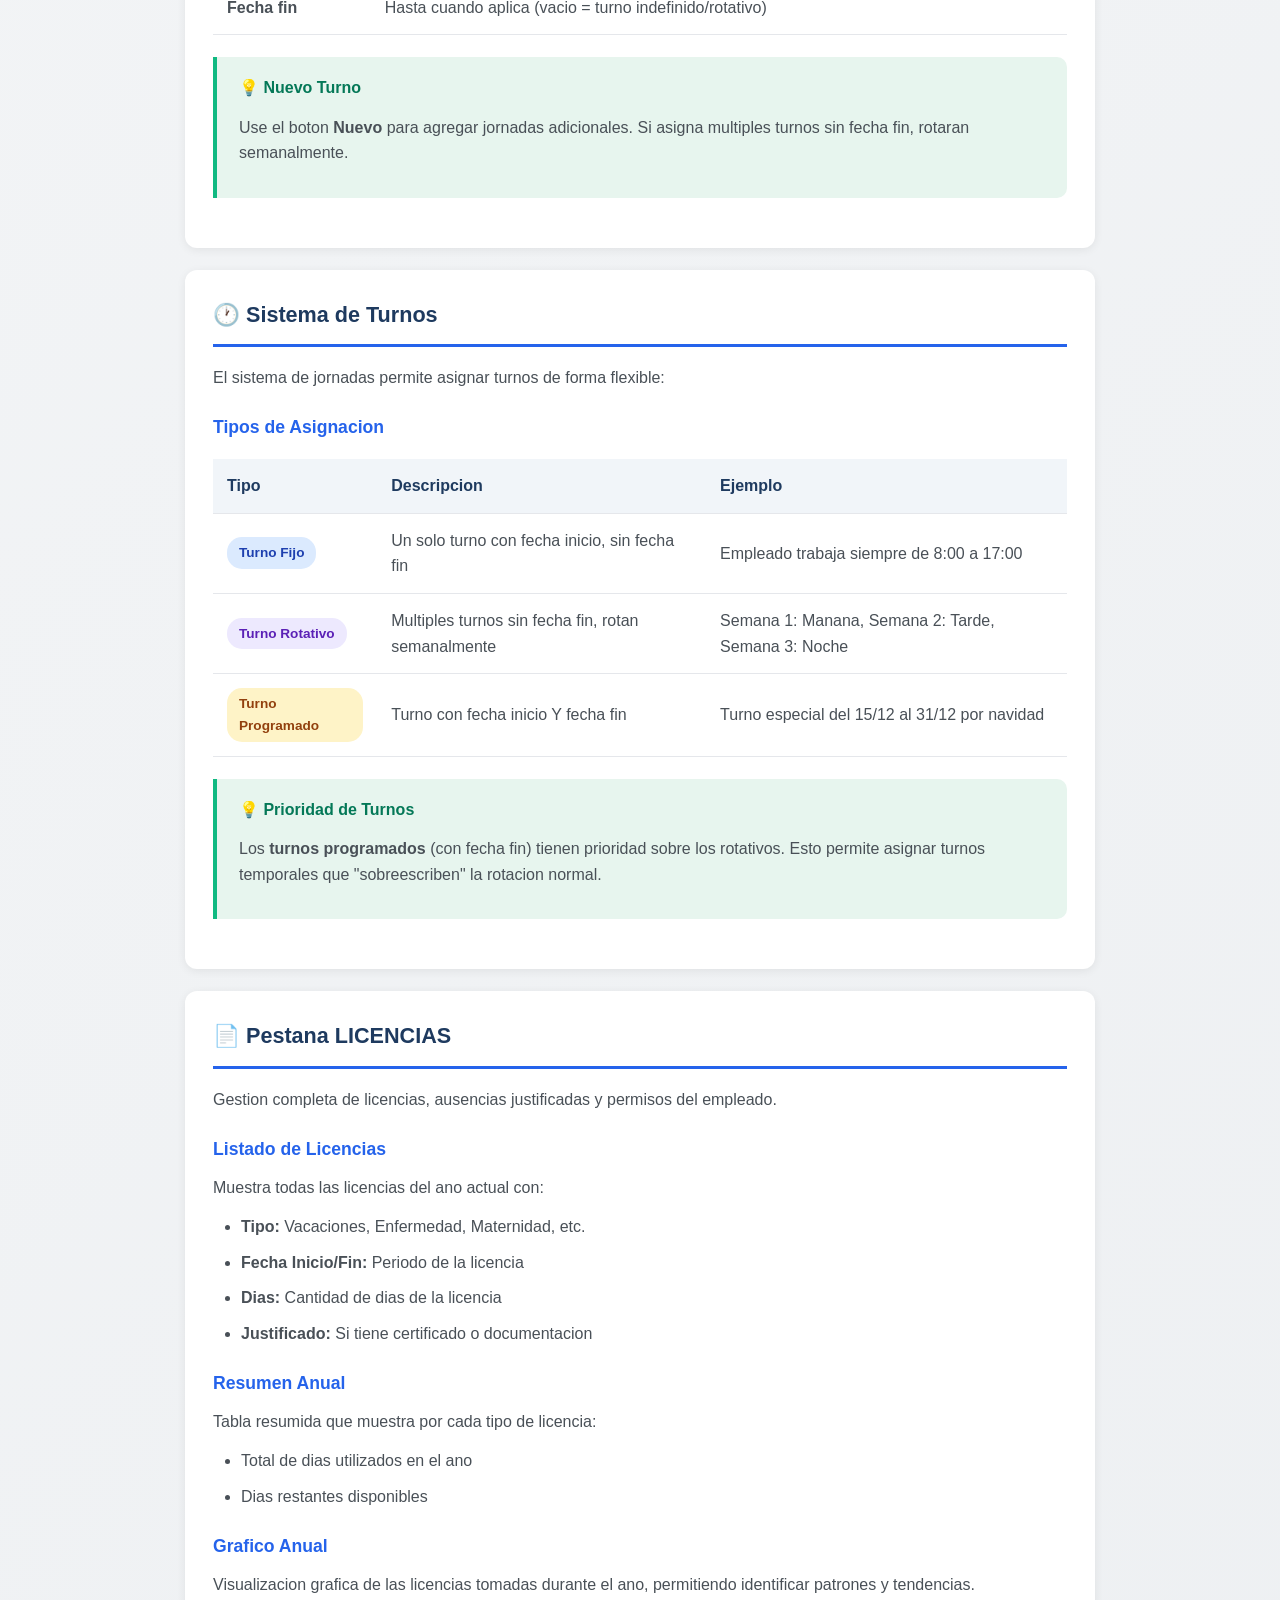
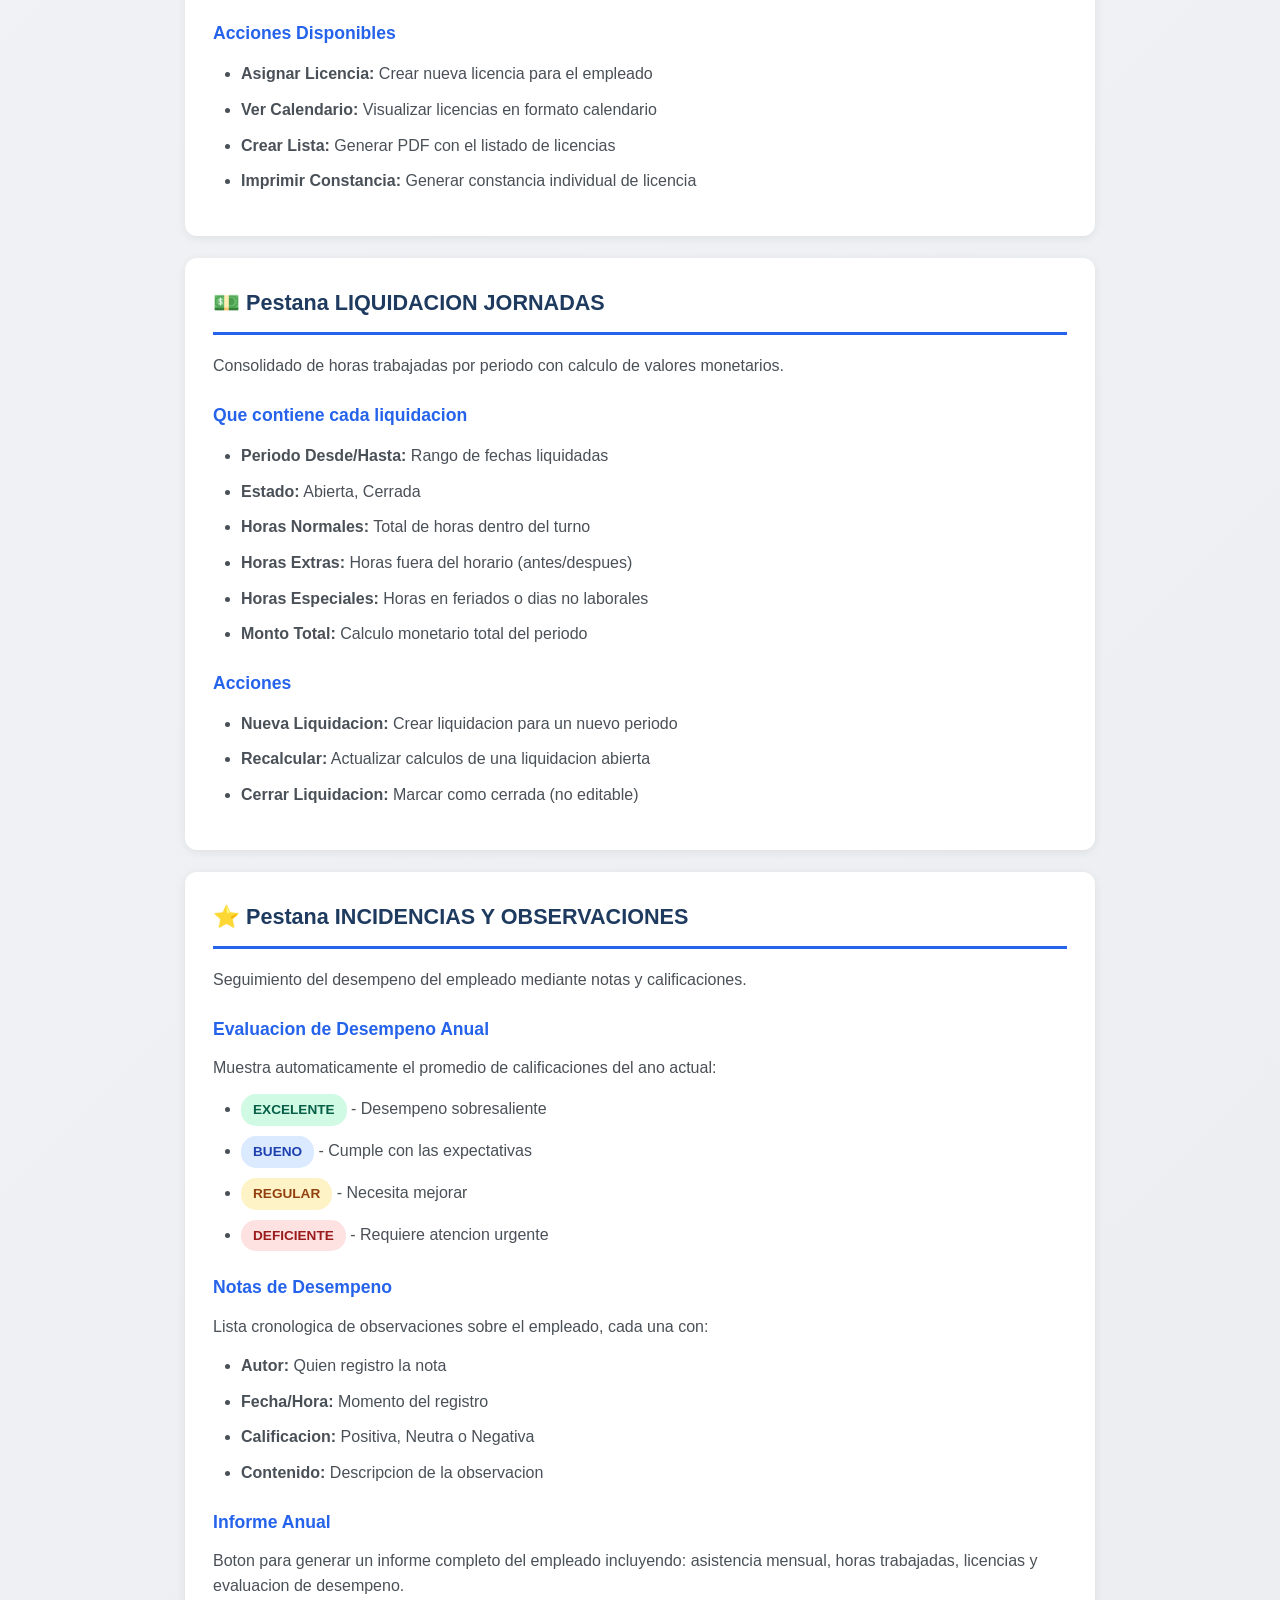
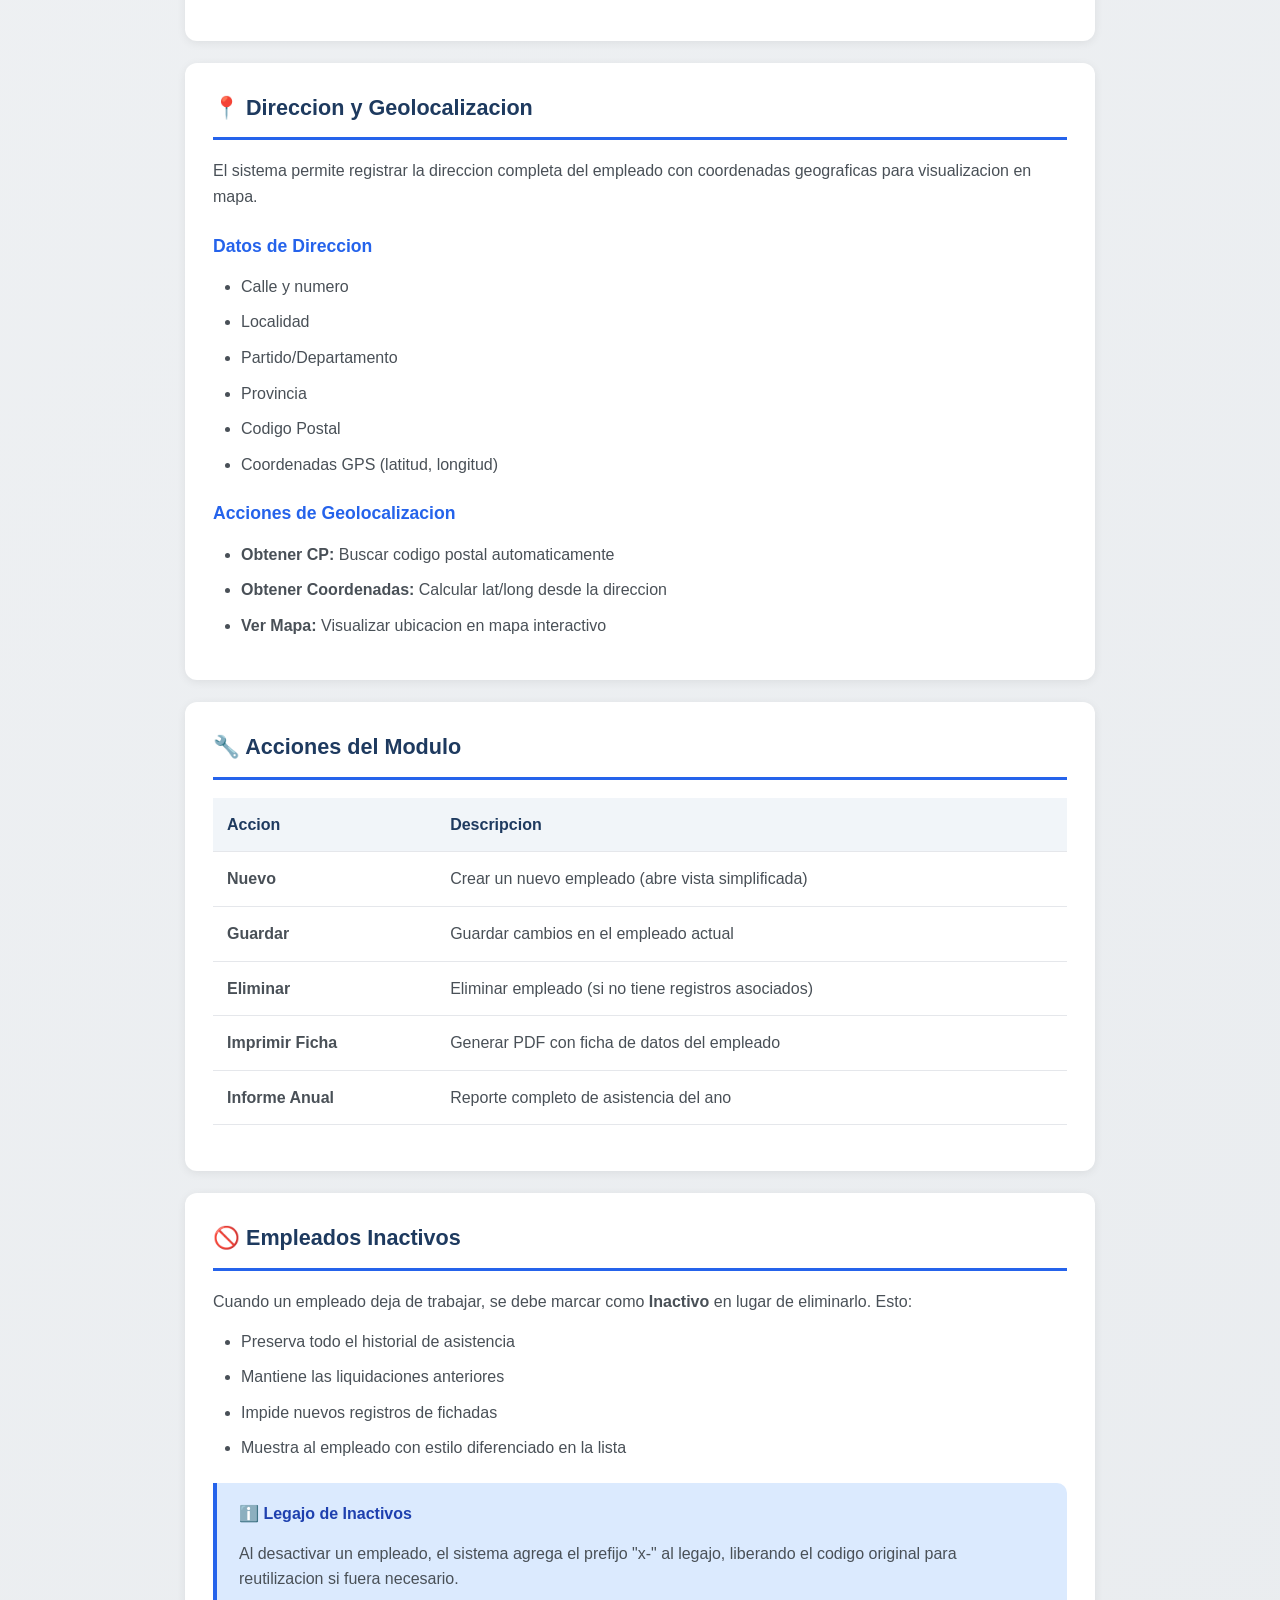
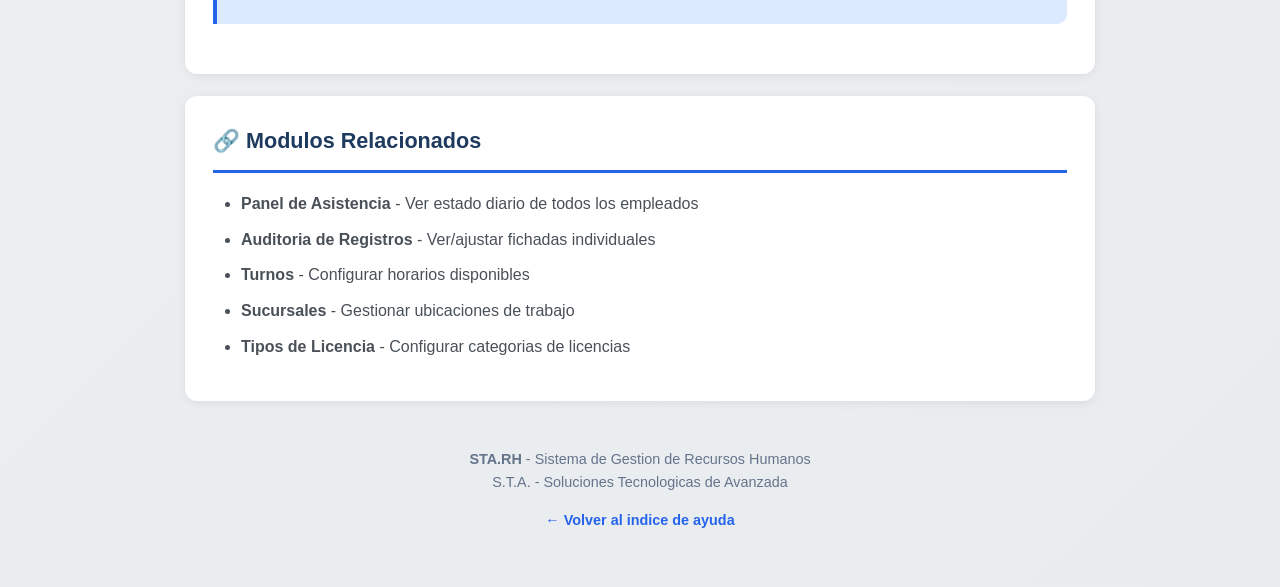
==== commit 24193ae4: "modulos de ayuda Signed-off-by: mem1979 <mem1979@gmail.com>" ====
--- a/src/main/webapp/help/Personal.html
+++ b/src/main/webapp/help/Personal.html
@@ -40,6 +40,15 @@
             <p>El formulario de empleado se organiza en varias pestanas:</p>
 
             <h3>1. Informacion Personal</h3>
+            <p>Esta seccion contiene los datos basicos del empleado:</p>
+
+            <!-- Screenshot: Datos personales -->
+            <figure class="screenshot">
+                <img src="img/personal_info_personal.png" alt="Formulario de Informacion Personal">
+                <figcaption>Formulario de datos personales: apellido, nombres, fecha de nacimiento, nacionalidad, DNI y
+                    CUIL</figcaption>
+            </figure>
+
             <table class="data-table">
                 <tbody>
                     <tr>
@@ -59,24 +68,12 @@
                         <td>Soltero, Casado, Divorciado, etc.</td>
                     </tr>
                     <tr>
-                        <td><strong>DNI</strong></td>
+                        <td><strong>Tipo/Numero (DNI)</strong></td>
                         <td>Documento Nacional de Identidad (unico en el sistema)</td>
                     </tr>
                     <tr>
                         <td><strong>CUIL</strong></td>
                         <td>Codigo Unico de Identificacion Laboral (XX-XXXXXXXX-X)</td>
-                    </tr>
-                    <tr>
-                        <td><strong>Foto</strong></td>
-                        <td>Imagen del empleado (max 200KB)</td>
-                    </tr>
-                    <tr>
-                        <td><strong>Direccion</strong></td>
-                        <td>Calle, numero, localidad, provincia con geolocalizacion</td>
-                    </tr>
-                    <tr>
-                        <td><strong>Contacto</strong></td>
-                        <td>Telefono, email y otros datos de contacto</td>
                     </tr>
                 </tbody>
             </table>
@@ -84,34 +81,111 @@
             <div class="tip">
                 <p class="tip-title">💡 Consulta ANSES</p>
                 <p>
-                    Junto al campo CUIL hay un boton que permite abrir directamente la consulta de ANSES
-                    para verificar los datos del empleado.
+                    Junto al campo CUIL hay un enlace <strong>"Ir ANSES"</strong> que permite abrir directamente
+                    la consulta de ANSES para verificar los datos del empleado.
                 </p>
             </div>
 
+            <h4>Direccion y Contacto</h4>
+
+            <!-- Screenshot: Direccion y Contacto -->
+            <figure class="screenshot">
+                <img src="img/personal_direccion_contacto.png" alt="Formulario de Direccion y Contacto">
+                <figcaption>Seccion de direccion (provincia, partido, localidad, calle) y datos de contacto (celular,
+                    telefono, email)</figcaption>
+            </figure>
+
+            <table class="data-table">
+                <tbody>
+                    <tr>
+                        <td><strong>Provincia/Partido/Localidad</strong></td>
+                        <td>Ubicacion geografica con selectores en cascada</td>
+                    </tr>
+                    <tr>
+                        <td><strong>Calle/Numero/Piso</strong></td>
+                        <td>Direccion completa del domicilio</td>
+                    </tr>
+                    <tr>
+                        <td><strong>Codigo Postal</strong></td>
+                        <td>Se puede obtener automaticamente con el boton de busqueda</td>
+                    </tr>
+                    <tr>
+                        <td><strong>Celular</strong></td>
+                        <td>Numero de telefono movil con codigo de area</td>
+                    </tr>
+                    <tr>
+                        <td><strong>Telefono</strong></td>
+                        <td>Linea fija (opcional)</td>
+                    </tr>
+                    <tr>
+                        <td><strong>Correo Electronico</strong></td>
+                        <td>Email de contacto del empleado</td>
+                    </tr>
+                    <tr>
+                        <td><strong>Web</strong></td>
+                        <td>Sitio web o red social (opcional)</td>
+                    </tr>
+                </tbody>
+            </table>
+
+            <h4>Notas y Documentacion</h4>
+
+            <!-- Screenshot: Notas y Documentacion -->
+            <figure class="screenshot">
+                <img src="img/personal_notas_documentacion.png" alt="Notas Personales y Documentacion">
+                <figcaption>Area de notas personales y carga de documentacion adjunta</figcaption>
+            </figure>
+
+            <table class="data-table">
+                <tbody>
+                    <tr>
+                        <td><strong>Notas Personale</strong></td>
+                        <td>Campo de texto libre para observaciones adicionales sobre el empleado</td>
+                    </tr>
+                    <tr>
+                        <td><strong>Documentacion</strong></td>
+                        <td>Archivos adjuntos (contratos, certificados, etc.) - Arrastrar o explorar para cargar</td>
+                    </tr>
+                    <tr>
+                        <td><strong>Foto</strong></td>
+                        <td>Imagen del empleado (max 200KB) - aparece en el panel lateral</td>
+                    </tr>
+                </tbody>
+            </table>
+
             <h3>2. Informacion Laboral</h3>
+            <p>Esta pestana contiene los datos de empleo y configuracion del empleado:</p>
+
             <h4>Credenciales</h4>
-            <table class="data-table">
-                <tbody>
-                    <tr>
-                        <td><strong>Legajo (userId)</strong></td>
-                        <td>Codigo unico del empleado, debe coincidir con el lector biometrico</td>
-                    </tr>
-                    <tr>
-                        <td><strong>Activo</strong></td>
-                        <td>Indica si el empleado esta habilitado en el sistema</td>
-                    </tr>
-                    <tr>
-                        <td><strong>Usuario</strong></td>
-                        <td>Se genera automaticamente (ej: JPérez@EMP001)</td>
+
+            <!-- Screenshot: Credenciales -->
+            <figure class="screenshot">
+                <img src="img/personal_credenciales.png" alt="Formulario de Credenciales">
+                <figcaption>Seccion de credenciales: legajo, estado de habilitacion, usuario generado, contrasena e ID
+                    de dispositivo</figcaption>
+            </figure>
+
+            <table class="data-table">
+                <tbody>
+                    <tr>
+                        <td><strong>Legajo</strong></td>
+                        <td>Codigo unico del empleado (ej: A5), debe coincidir con el lector biometrico</td>
+                    </tr>
+                    <tr>
+                        <td><strong>HABILITADO</strong></td>
+                        <td>Checkbox que indica si el empleado esta activo en el sistema</td>
+                    </tr>
+                    <tr>
+                        <td><strong>Crea usuario</strong></td>
+                        <td>Se genera automaticamente (ej: JPérez@A5)</td>
                     </tr>
                     <tr>
                         <td><strong>Contrasena</strong></td>
-                        <td>Encriptada, puede ser blanqueada por el administrador</td>
+                        <td>Encriptada, puede ser blanqueada por el administrador con el boton ⊘</td>
                     </tr>
                     <tr>
                         <td><strong>ID Dispositivo</strong></td>
-                        <td>Identificador del celular para la app movil</td>
+                        <td>Identificador del celular para la app movil, se blanquea con el boton ⊘</td>
                     </tr>
                 </tbody>
             </table>
@@ -119,55 +193,69 @@
             <div class="warning">
                 <p class="warning-title">⚠️ Blanquear Credenciales</p>
                 <p>
-                    Los botones junto a <strong>Contrasena</strong> e <strong>ID Dispositivo</strong> permiten
+                    Los botones ⊘ junto a <strong>Contrasena</strong> e <strong>ID Dispositivo</strong> permiten
                     blanquear estos valores. Util cuando el empleado olvida su contrasena o cambia de celular.
                 </p>
             </div>
 
             <h4>Funcion</h4>
+
+            <!-- Screenshot: Funcion -->
+            <figure class="screenshot">
+                <img src="img/personal_funcion.png" alt="Formulario de Funcion">
+                <figcaption>Datos de funcion: sucursal, fecha de inicio, antiguedad calculada y puesto</figcaption>
+            </figure>
+
             <table class="data-table">
                 <tbody>
                     <tr>
                         <td><strong>Sucursal</strong></td>
-                        <td>Ubicacion donde trabaja el empleado</td>
-                    </tr>
-                    <tr>
-                        <td><strong>Inicio Actividades</strong></td>
+                        <td>Ubicacion donde trabaja el empleado (ej: CENTRAL)</td>
+                    </tr>
+                    <tr>
+                        <td><strong>Inicio de Actividades</strong></td>
                         <td>Fecha de ingreso a la empresa</td>
                     </tr>
                     <tr>
                         <td><strong>Antiguedad</strong></td>
-                        <td>Calculada automaticamente (X años, Y meses, Z dias)</td>
+                        <td>Calculada automaticamente (ej: 5 años y 7 dias)</td>
                     </tr>
                     <tr>
                         <td><strong>Puesto</strong></td>
-                        <td>Cargo o funcion que desempena</td>
+                        <td>Cargo o funcion (ej: OP. ENCARGADO DE PLANTA)</td>
                     </tr>
                 </tbody>
             </table>
 
             <h4>Honorarios</h4>
+
+            <!-- Screenshot: Honorarios -->
+            <figure class="screenshot">
+                <img src="img/personal_honorarios.png" alt="Formulario de Honorarios">
+                <figcaption>Configuracion de valores hora: normal, extra (50%) y especial (100%)</figcaption>
+            </figure>
+
             <table class="data-table">
                 <tbody>
                     <tr>
                         <td><strong>Valor Hora</strong></td>
-                        <td>Valor monetario de la hora normal de trabajo</td>
+                        <td>Valor monetario de la hora normal (ej: $1.000,00)</td>
                     </tr>
                     <tr>
                         <td><strong>% Hora Extra</strong></td>
                         <td>Porcentaje adicional para horas extras (ej: 50%)</td>
                     </tr>
                     <tr>
-                        <td><strong>Valor Hora Extra</strong></td>
-                        <td>Calculado: Valor Hora + (Valor Hora × %Extra / 100)</td>
+                        <td><strong>Valor hora extra</strong></td>
+                        <td>Calculado automaticamente (ej: $1.500,00)</td>
                     </tr>
                     <tr>
                         <td><strong>% Hora Especial</strong></td>
                         <td>Porcentaje adicional para feriados (ej: 100%)</td>
                     </tr>
                     <tr>
-                        <td><strong>Valor Hora Especial</strong></td>
-                        <td>Calculado: Valor Hora + (Valor Hora × %Especial / 100)</td>
+                        <td><strong>Valor hora especial</strong></td>
+                        <td>Calculado automaticamente (ej: $2.000,00)</td>
                     </tr>
                 </tbody>
             </table>
@@ -175,18 +263,54 @@
             <div class="info">
                 <p class="info-title">💰 Tecnologia Snapshot</p>
                 <p>
-                    Cada vez que se genera un registro de auditoria, el sistema "fotografía" los valores
+                    Cada vez que se genera un registro de auditoria, el sistema "fotografia" los valores
                     monetarios vigentes. Si el sueldo cambia despues, los registros anteriores mantienen
                     los valores historicos correctos.
                 </p>
             </div>
 
             <h4>Jornadas</h4>
-            <p>Aqui se configuran los turnos del empleado:</p>
-            <ul>
-                <li><strong>Acepta Pausas:</strong> Si el empleado puede registrar pausas durante la jornada</li>
-                <li><strong>Jornadas Asignadas:</strong> Lista de turnos con periodos de vigencia</li>
-            </ul>
+
+            <!-- Screenshot: Jornadas -->
+            <figure class="screenshot">
+                <img src="img/personal_jornadas.png" alt="Seccion de Jornadas">
+                <figcaption>Lista de jornadas asignadas con codigo de turno, detalle de horarios y fechas de vigencia
+                </figcaption>
+            </figure>
+
+            <table class="data-table">
+                <tbody>
+                    <tr>
+                        <td><strong>CON PAUSAS</strong></td>
+                        <td>Checkbox que indica si el empleado puede registrar pausas durante la jornada</td>
+                    </tr>
+                    <tr>
+                        <td><strong>Codigo de turno</strong></td>
+                        <td>Identificador del turno asignado (ej: TM.01)</td>
+                    </tr>
+                    <tr>
+                        <td><strong>Detalle jornada</strong></td>
+                        <td>Dias de la semana, horario y tolerancia (ej: Lu.Ma.Mi.Ju.Vi. de 07:00 a 16:00 Hs /Tol.5min)
+                        </td>
+                    </tr>
+                    <tr>
+                        <td><strong>Fecha inicio</strong></td>
+                        <td>Desde cuando aplica este turno</td>
+                    </tr>
+                    <tr>
+                        <td><strong>Fecha fin</strong></td>
+                        <td>Hasta cuando aplica (vacio = turno indefinido/rotativo)</td>
+                    </tr>
+                </tbody>
+            </table>
+
+            <div class="tip">
+                <p class="tip-title">💡 Nuevo Turno</p>
+                <p>
+                    Use el boton <strong>Nuevo</strong> para agregar jornadas adicionales.
+                    Si asigna multiples turnos sin fecha fin, rotaran semanalmente.
+                </p>
+            </div>
         </section>
 
         <!-- Turnos y Jornadas -->
--- a/src/main/webapp/help/help.css
+++ b/src/main/webapp/help/help.css
@@ -295,4 +295,25 @@
 .help-header-index p {
     opacity: 0.9;
     font-size: 1.1rem;
+}
+
+/* Screenshots and figures */
+.screenshot {
+    margin: 20px 0;
+    text-align: center;
+}
+
+.screenshot img {
+    max-width: 100%;
+    height: auto;
+    border: 1px solid #e5e7eb;
+    border-radius: 8px;
+    box-shadow: 0 2px 8px rgba(0, 0, 0, 0.1);
+}
+
+.screenshot figcaption {
+    margin-top: 10px;
+    font-size: 0.9rem;
+    color: #64748b;
+    font-style: italic;
 }
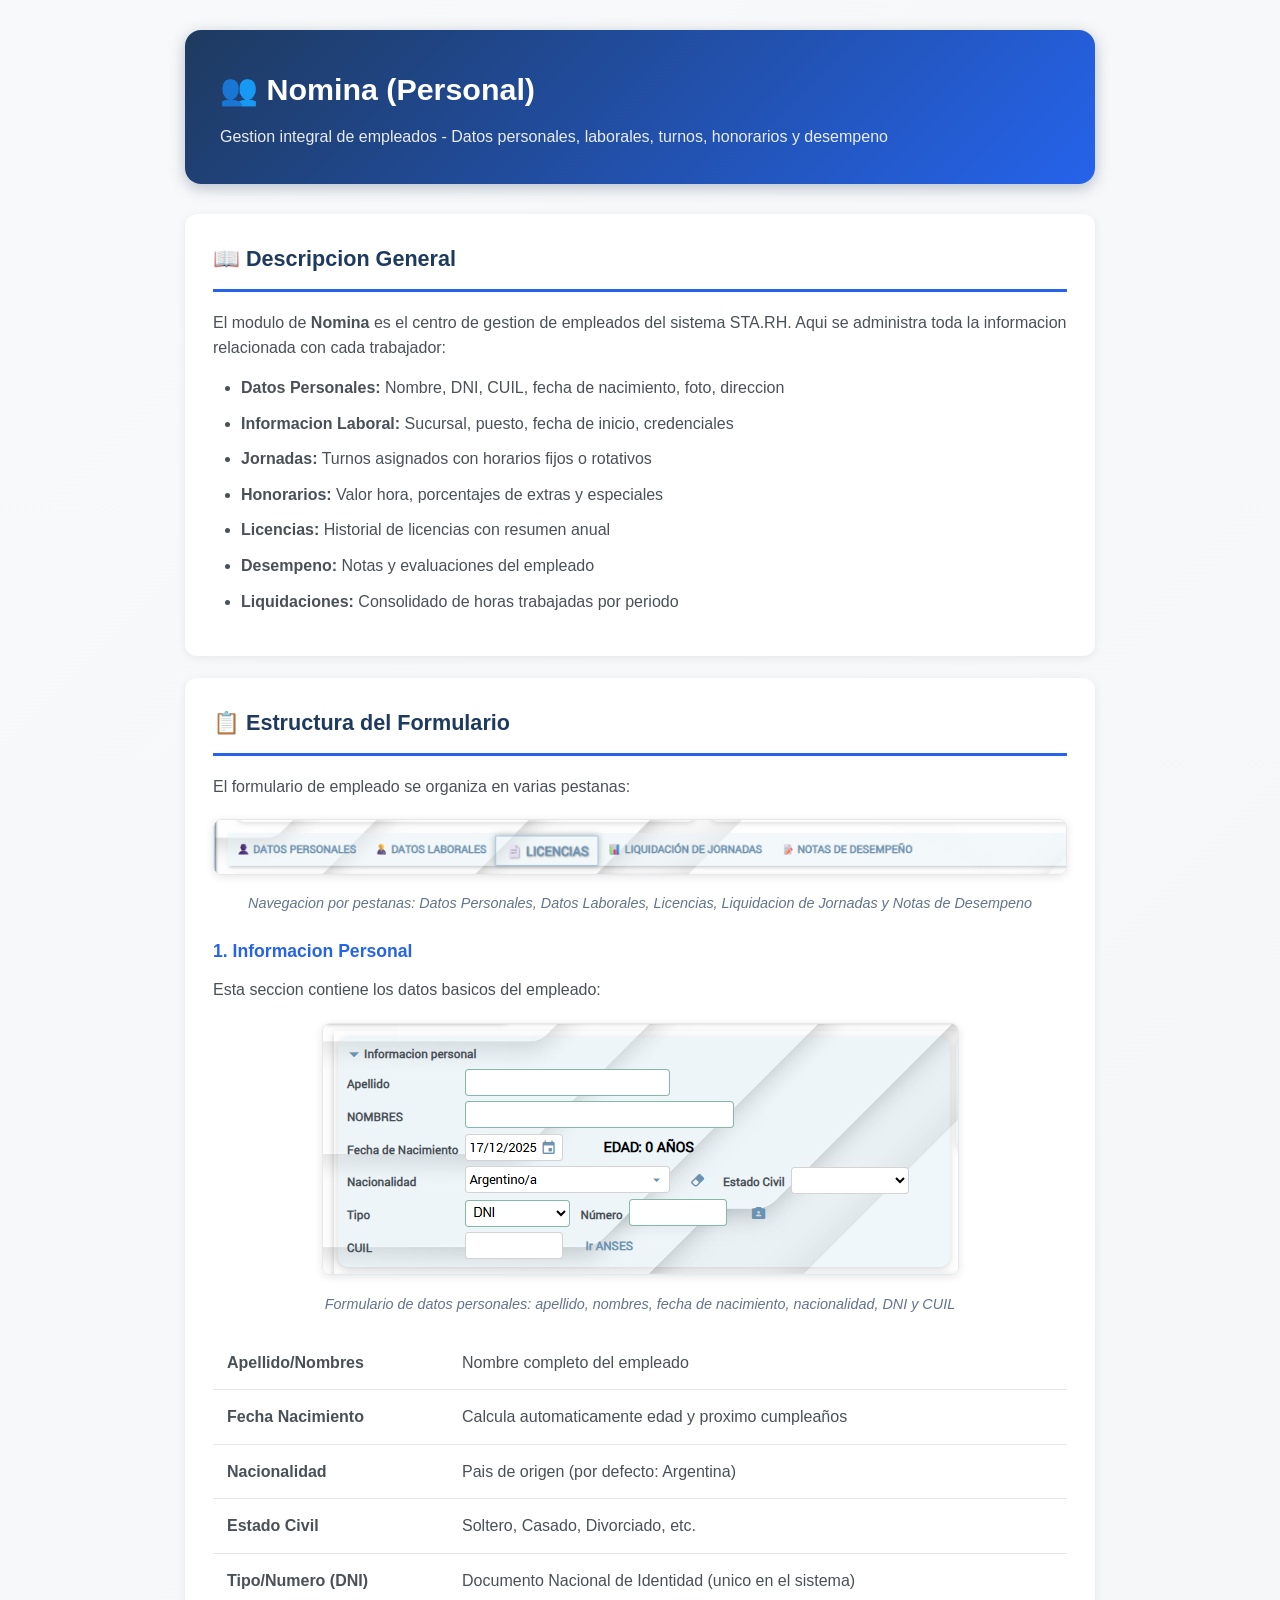
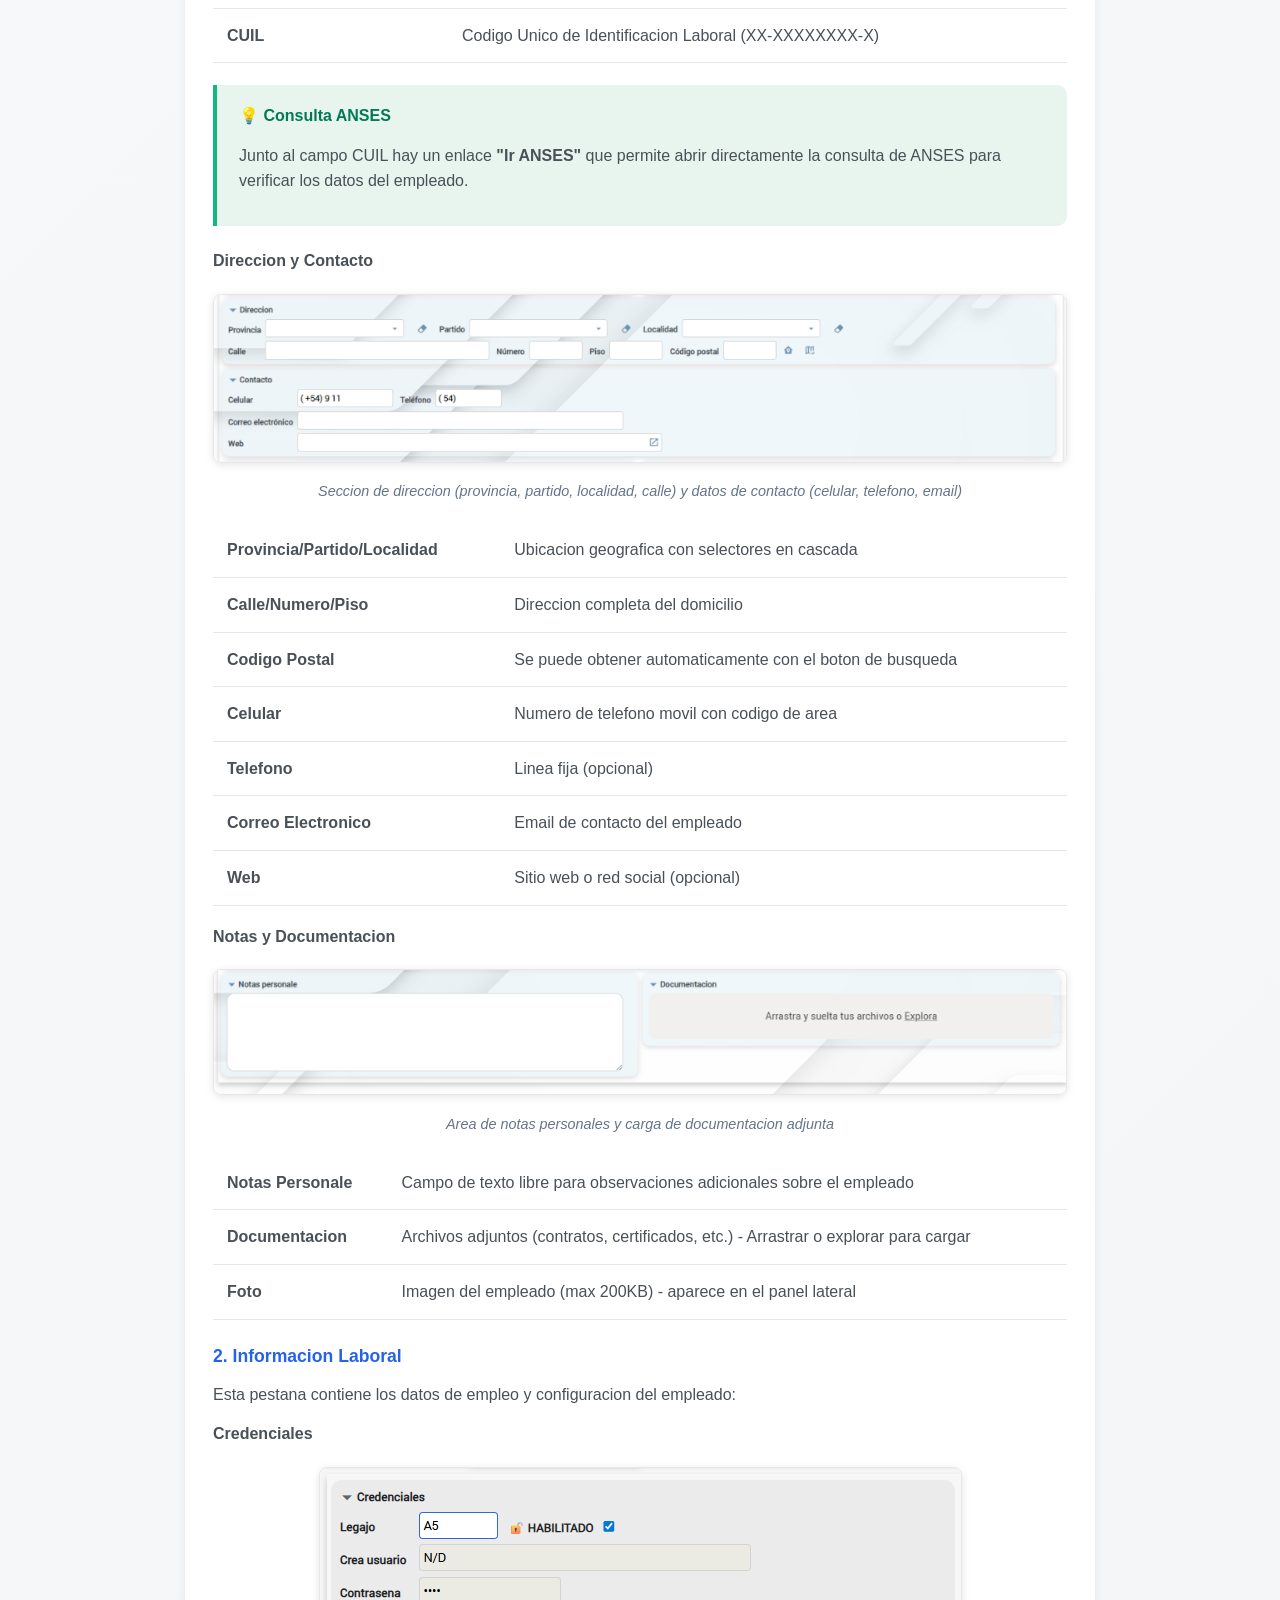
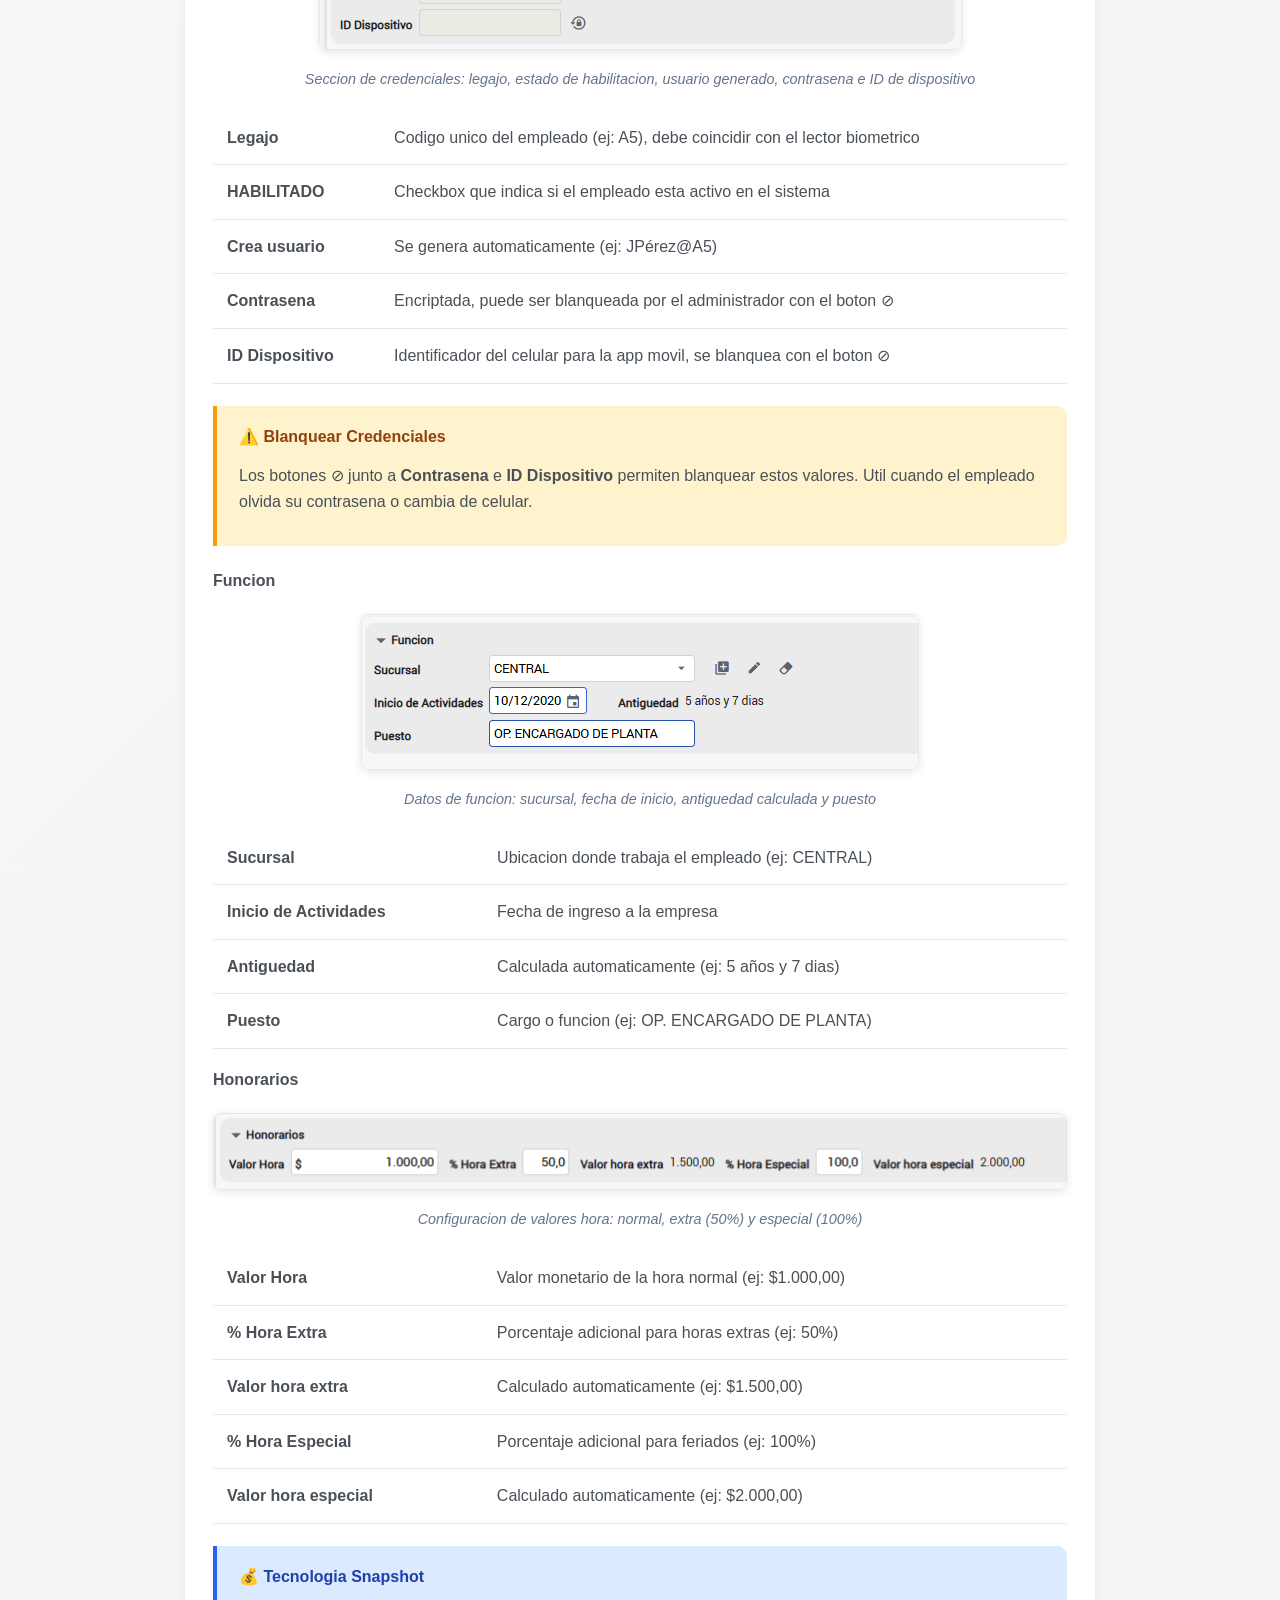
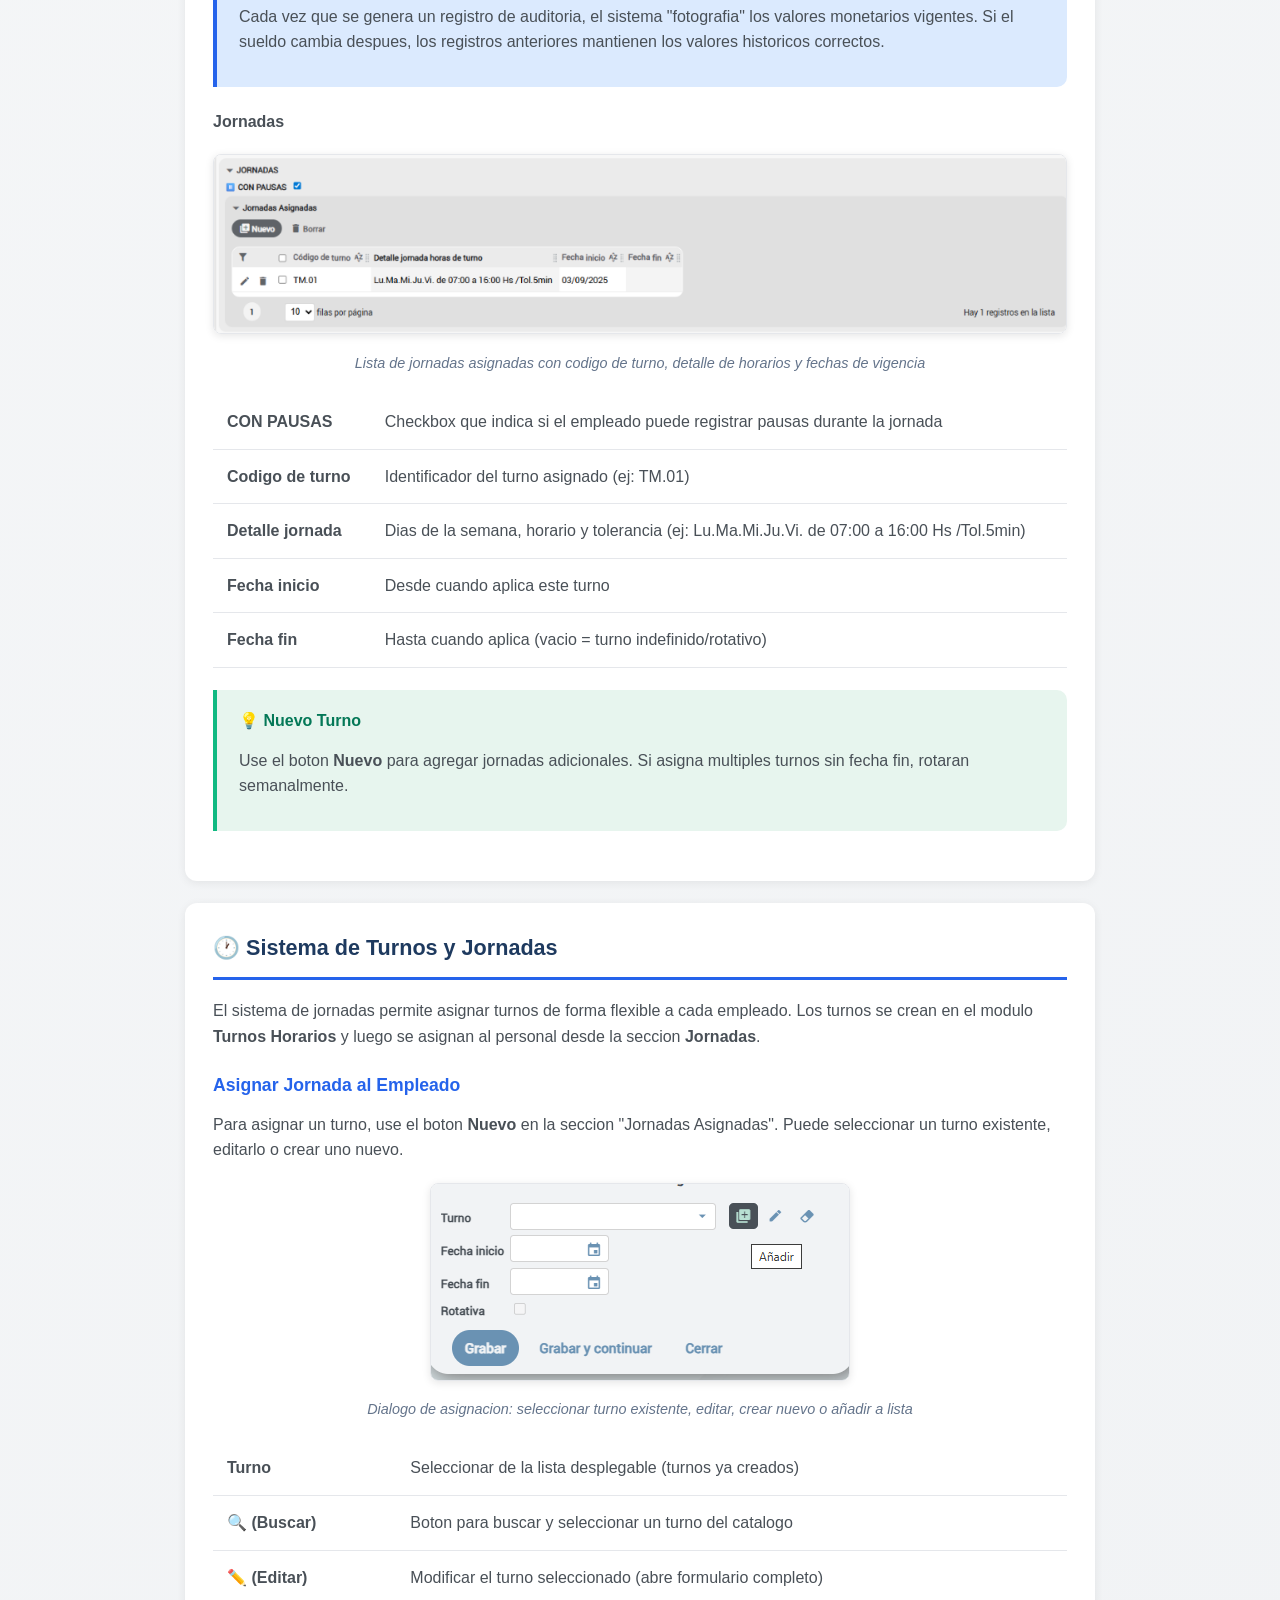
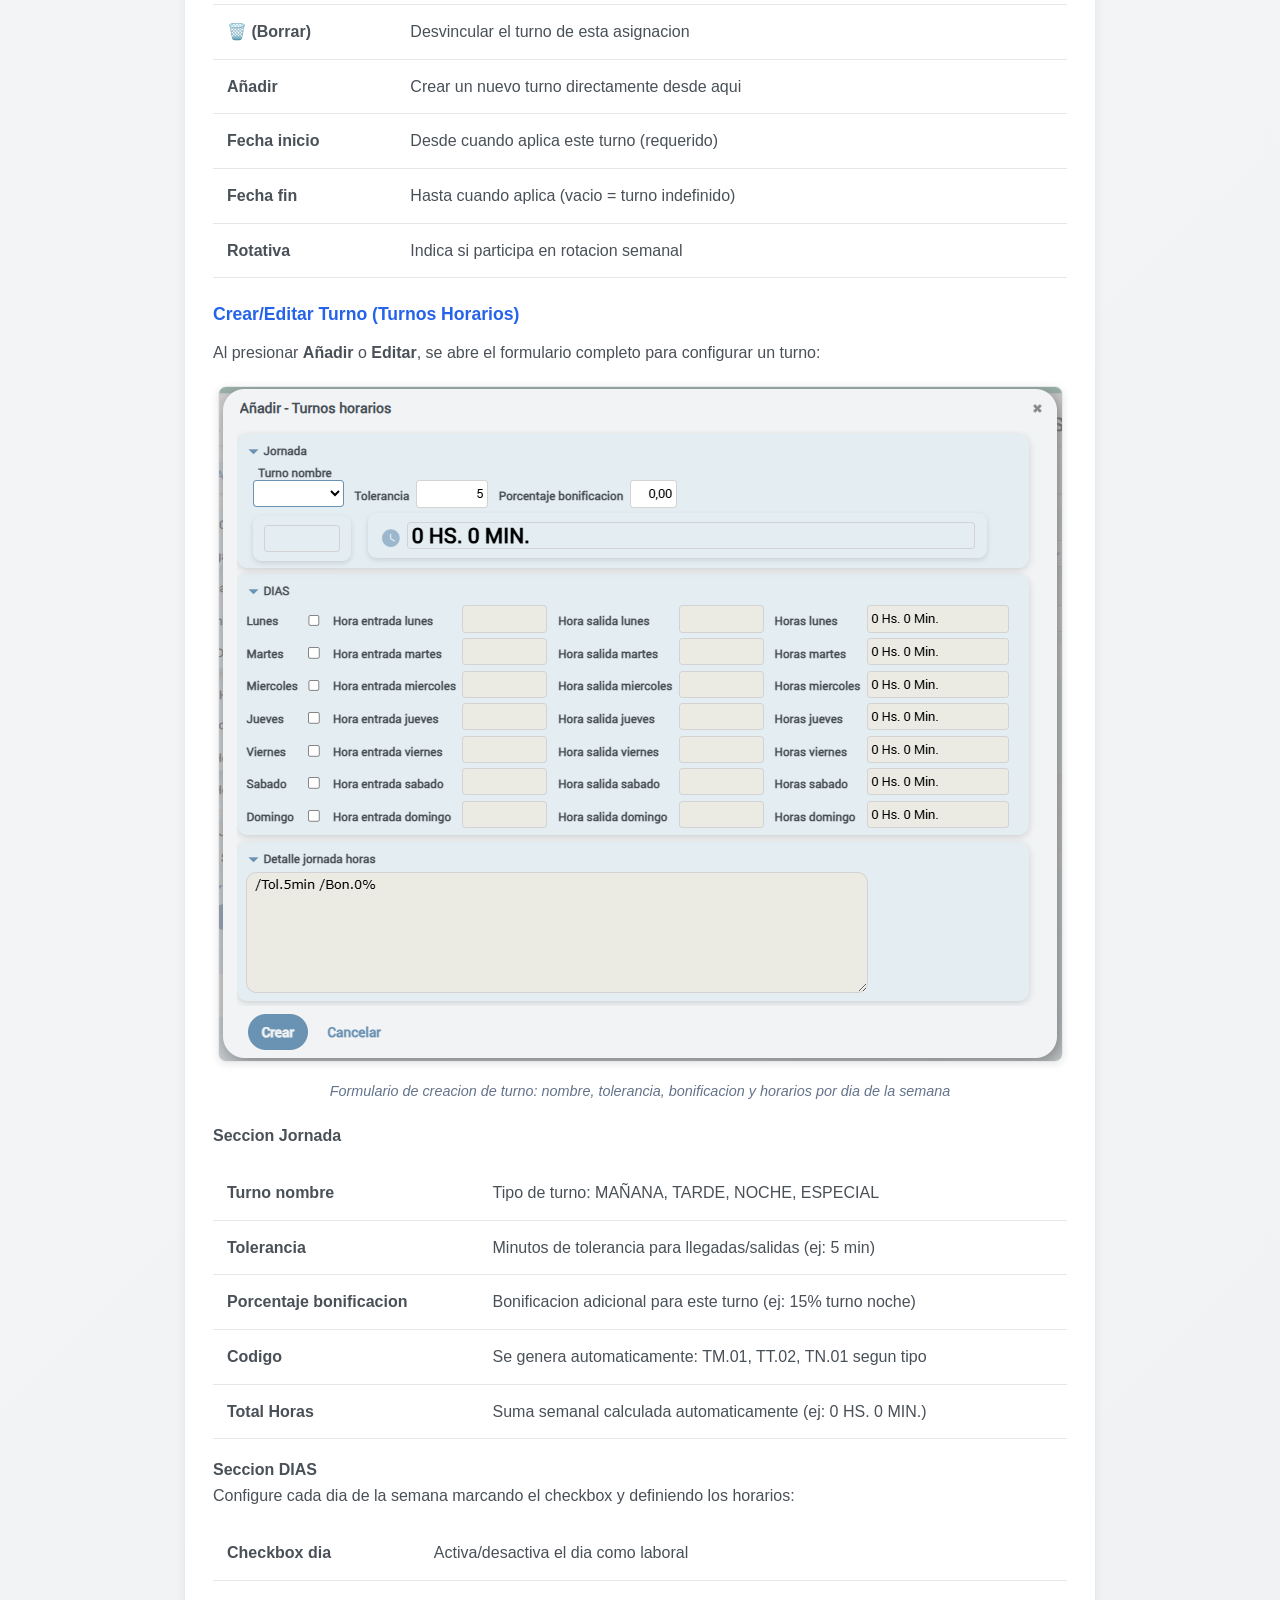
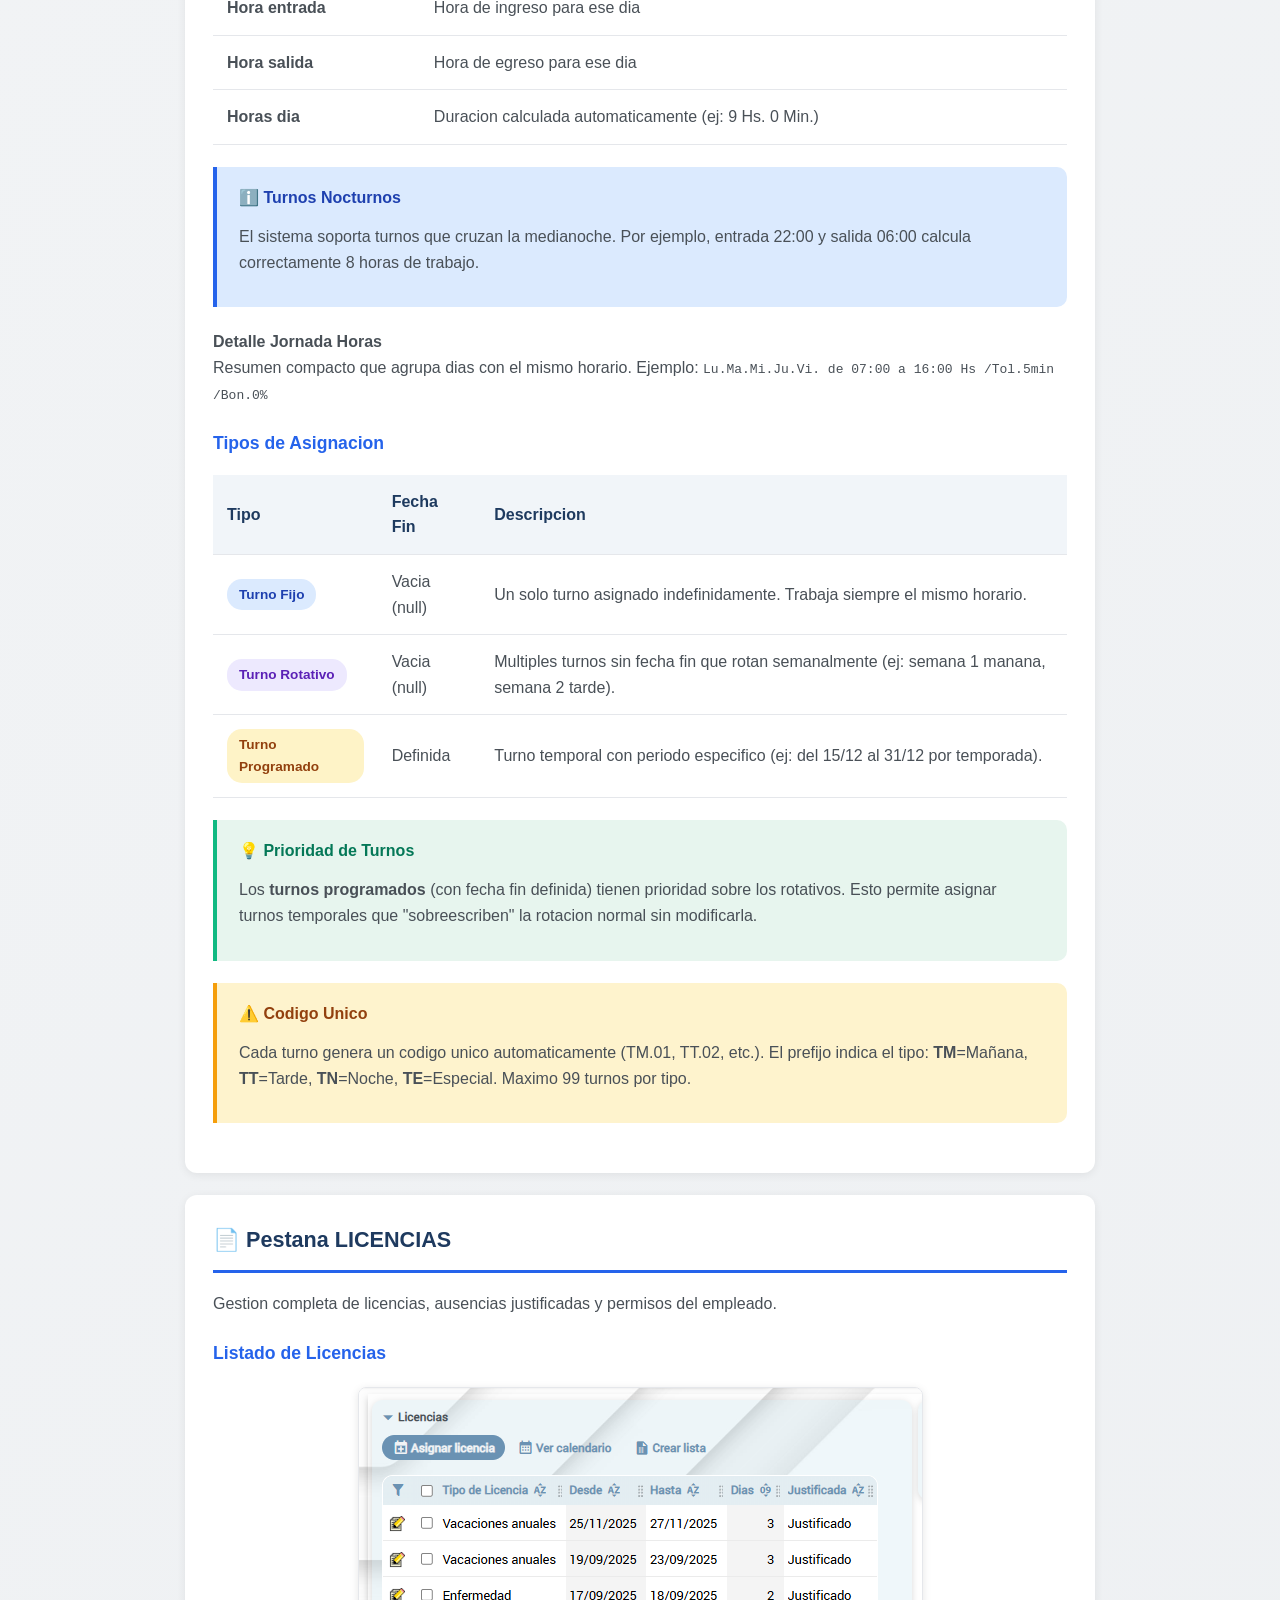
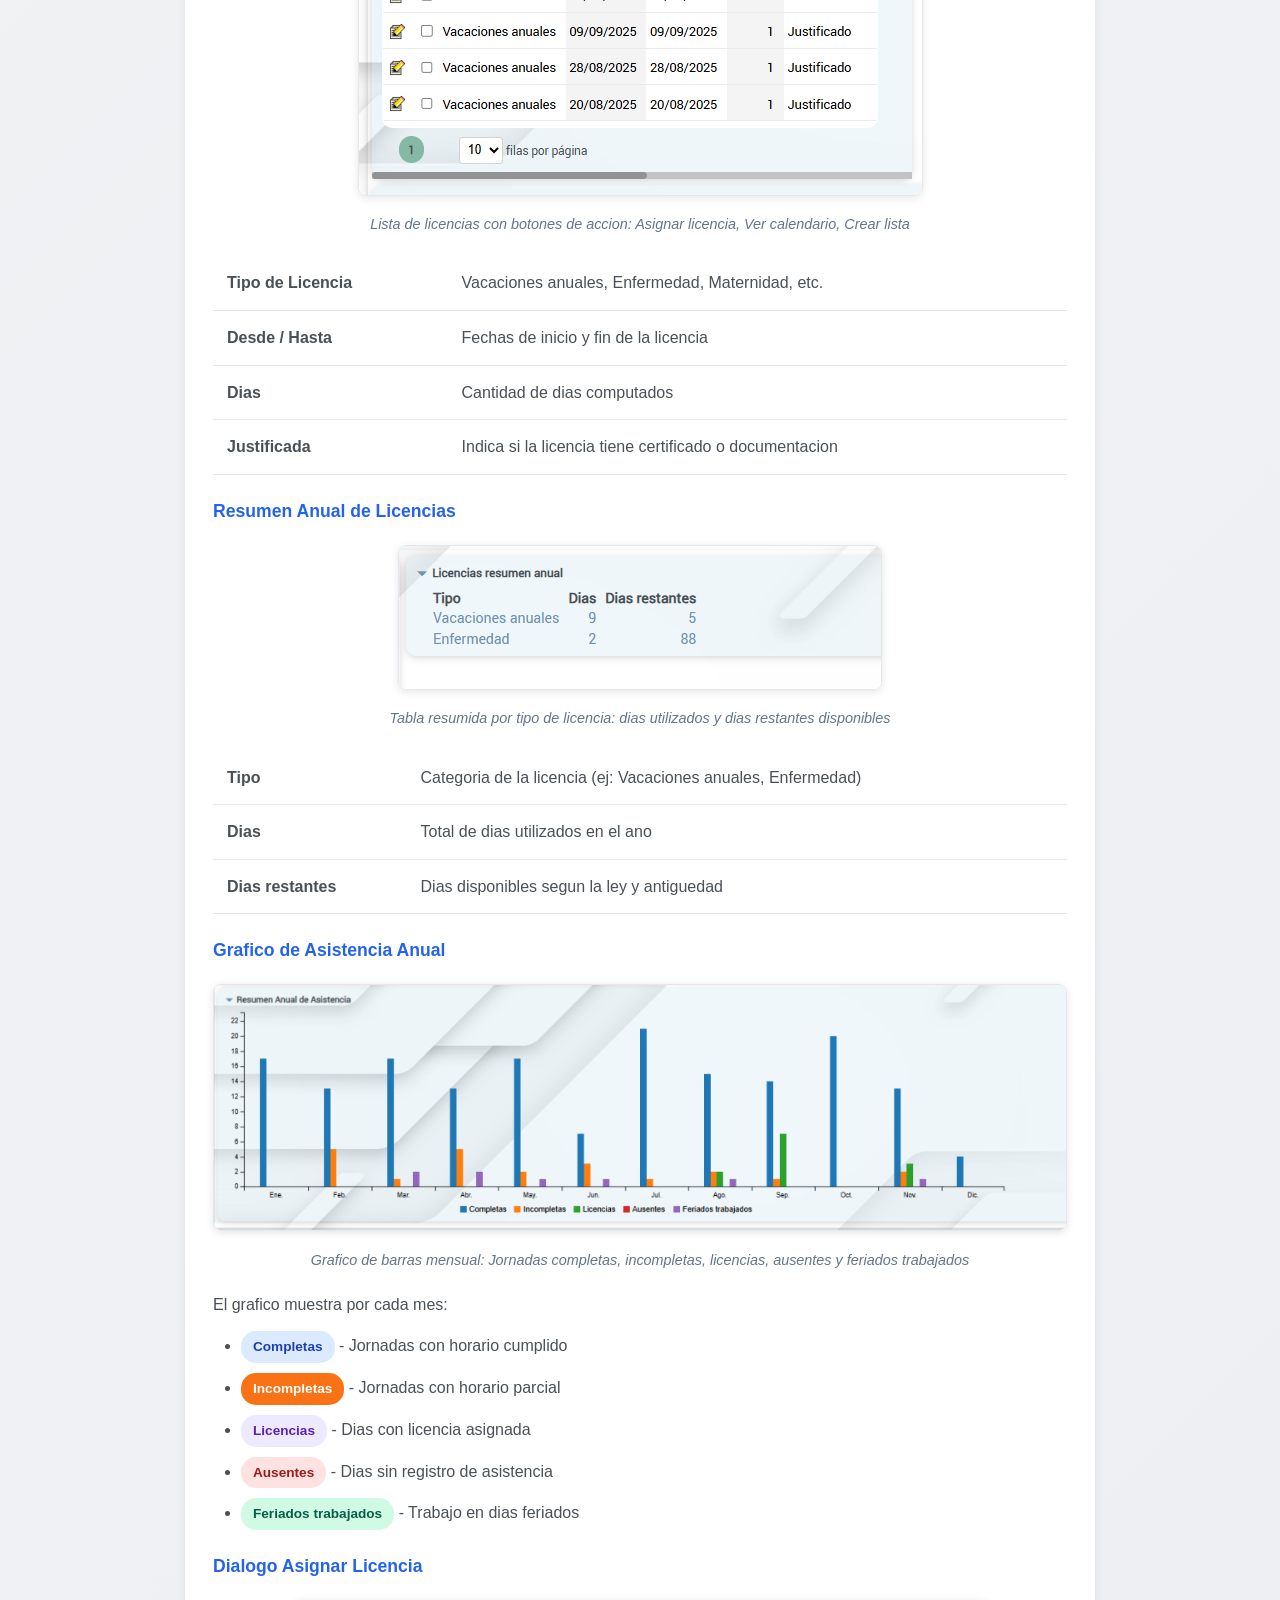
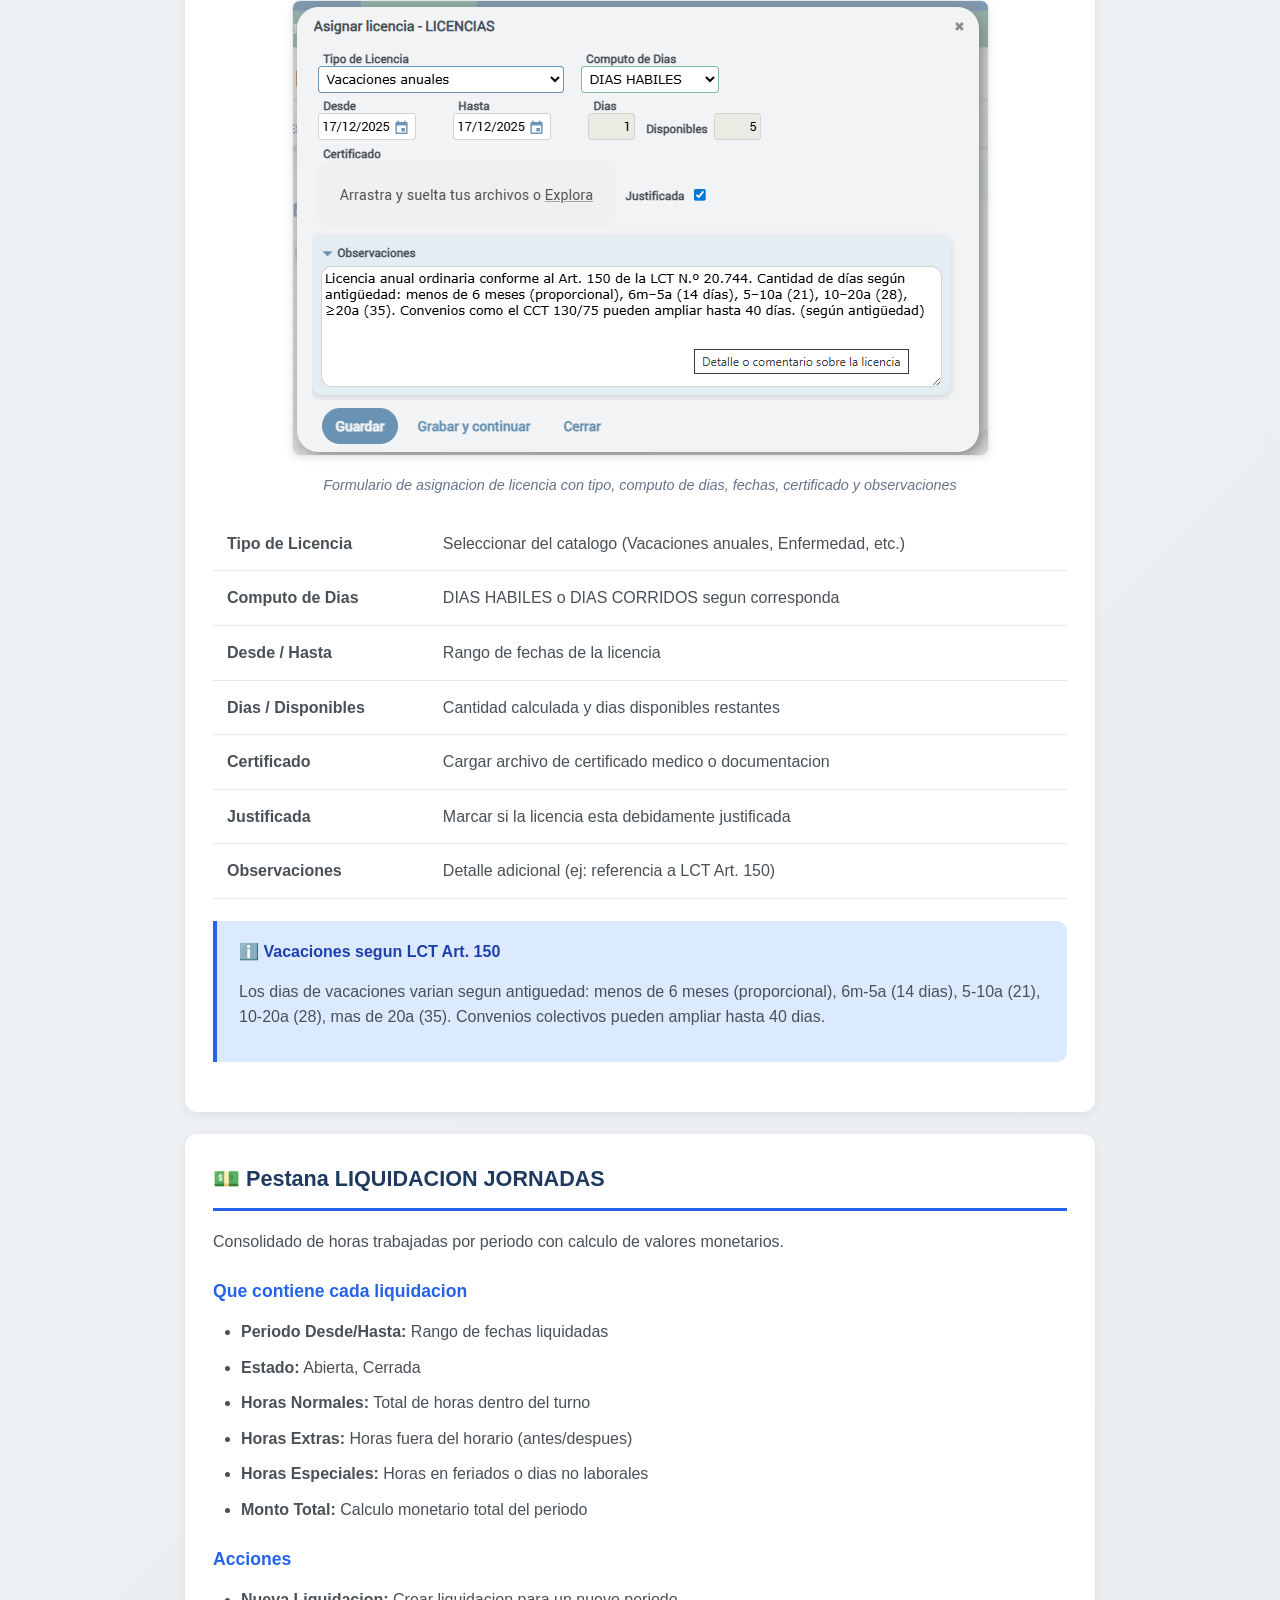
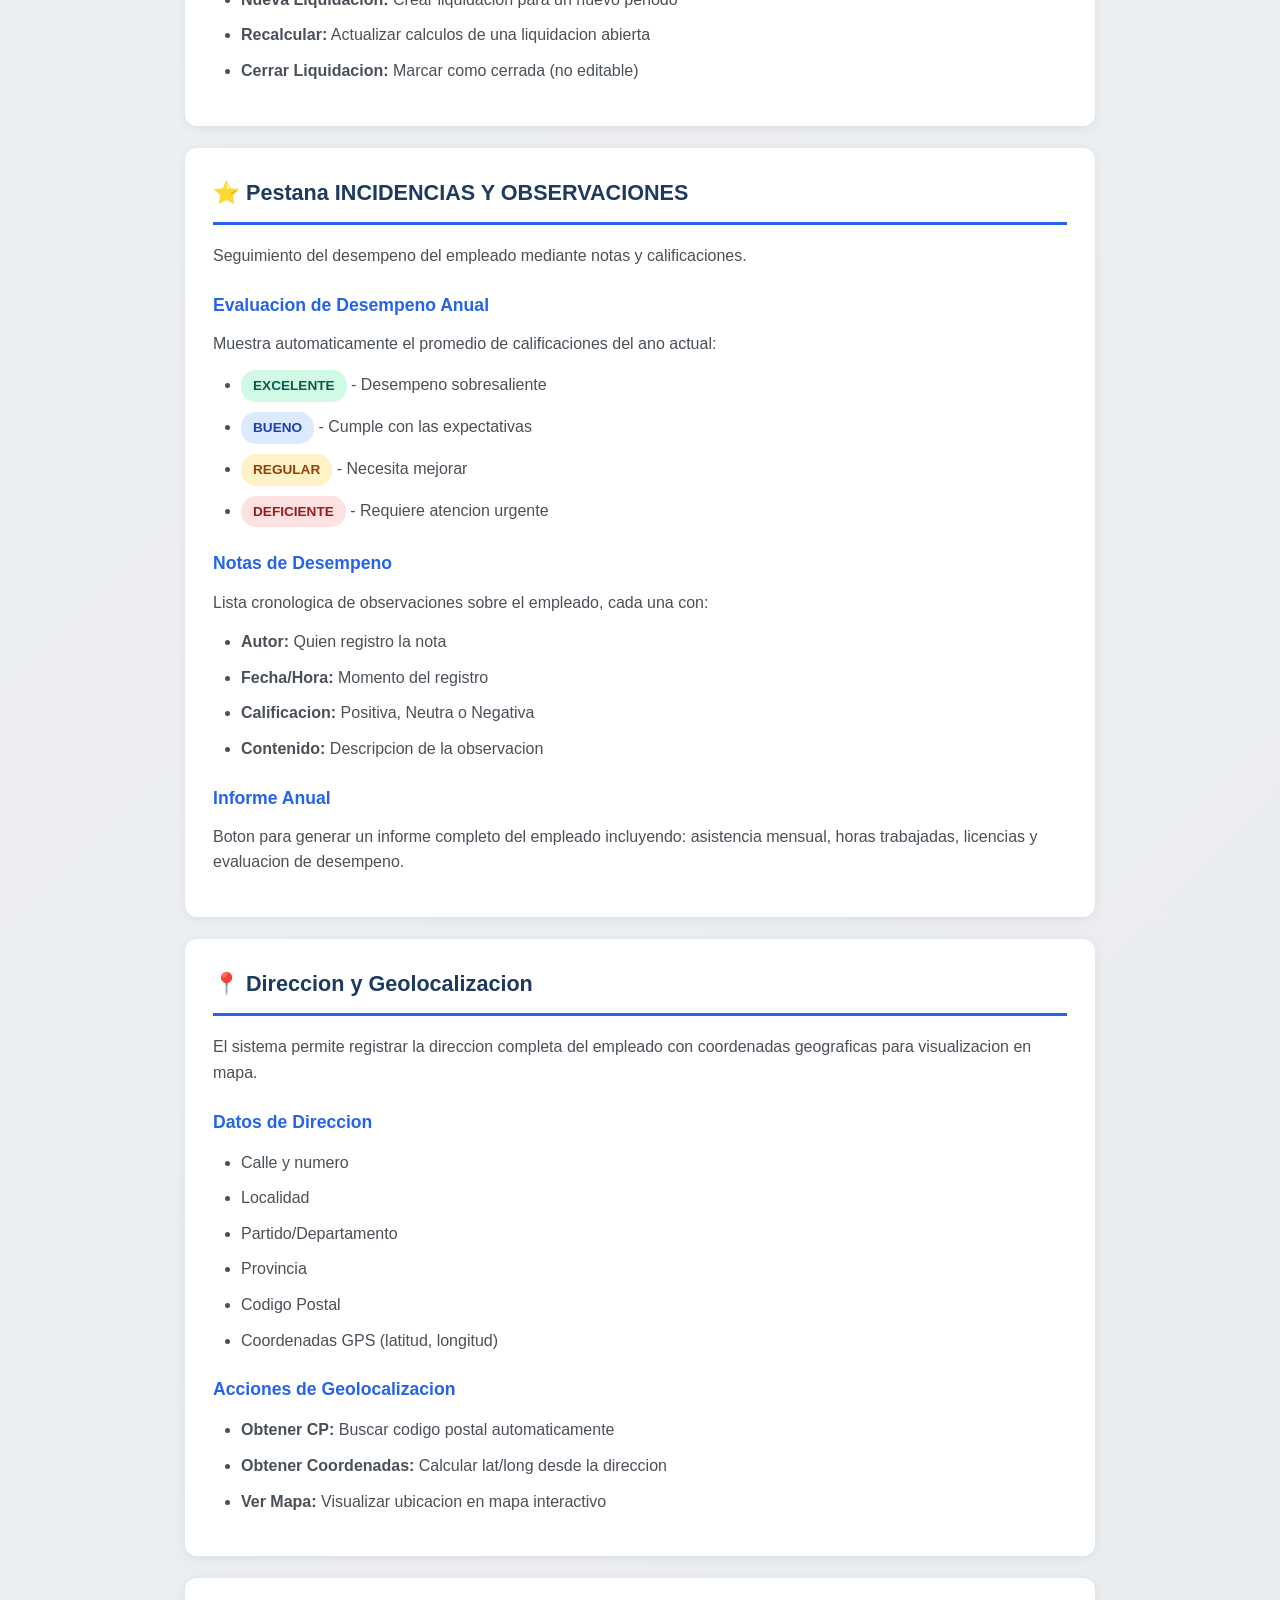
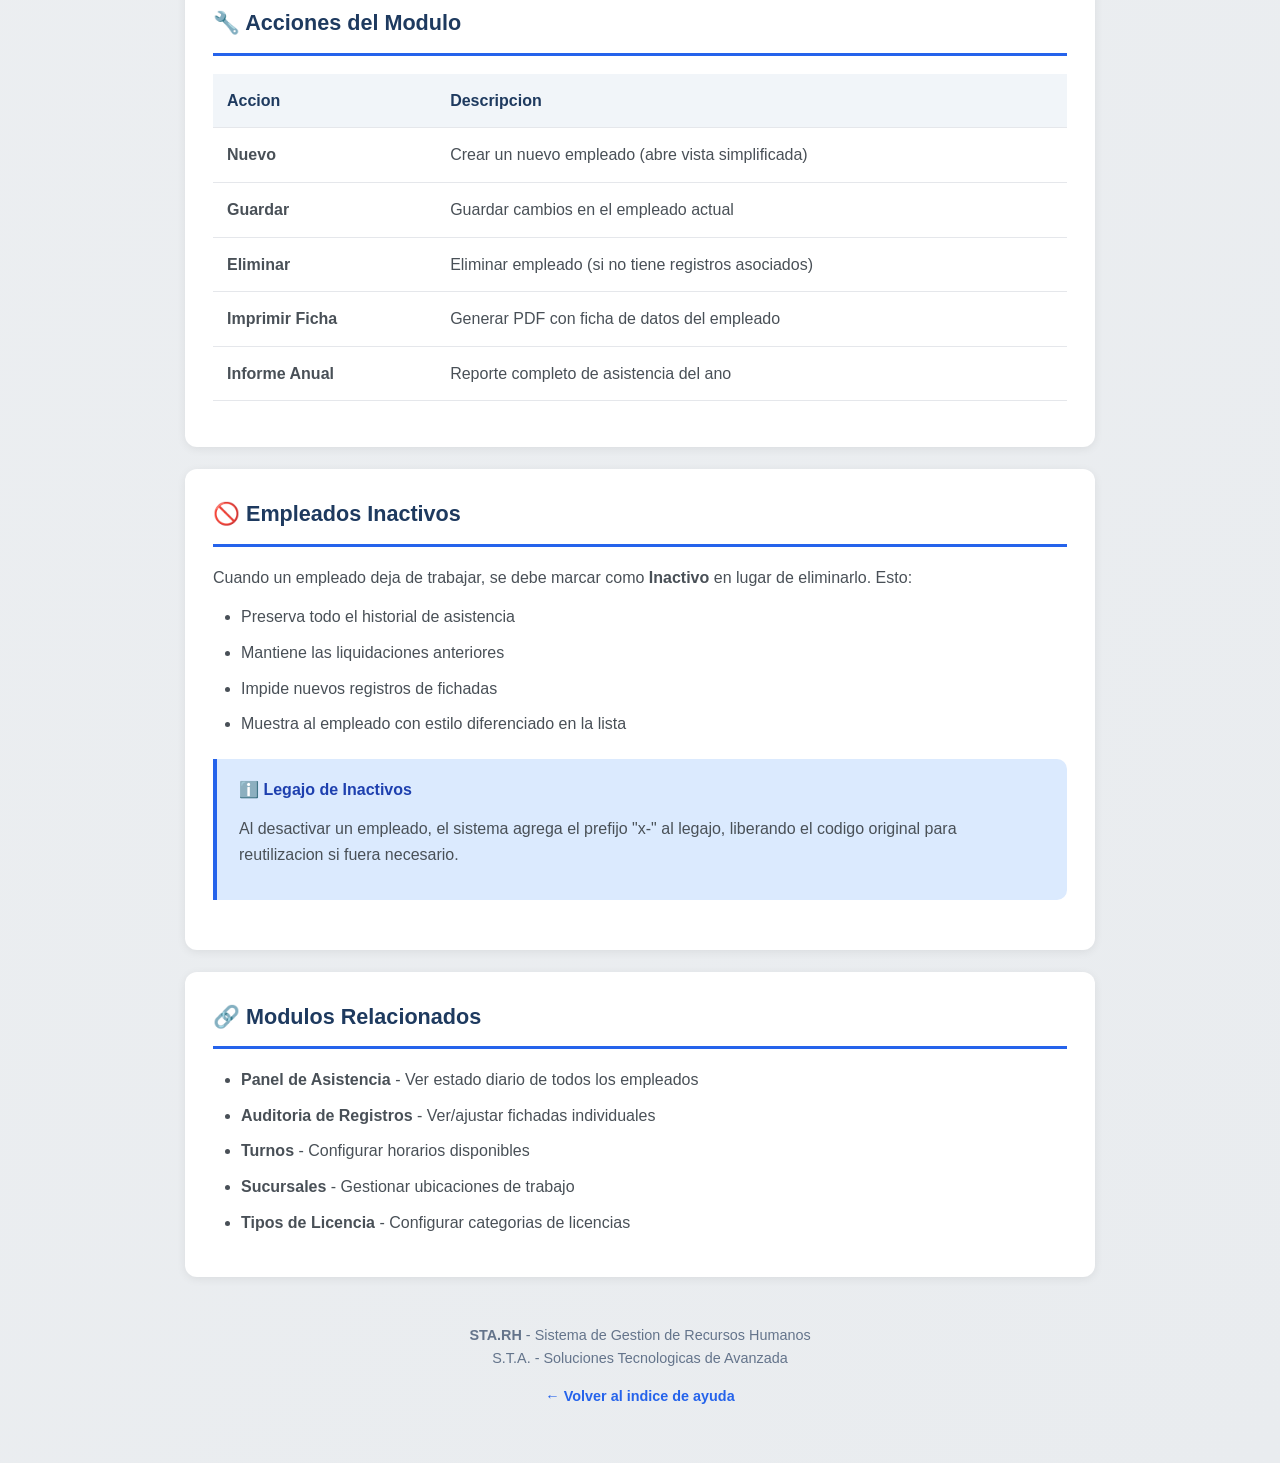
==== commit 36fc06d1: "inportacion inteligente Signed-off-by: mem1979 <mem1979@gmail.com>" ====
--- a/src/main/webapp/help/Personal.html
+++ b/src/main/webapp/help/Personal.html
@@ -38,6 +38,13 @@
         <section class="section">
             <h2>📋 Estructura del Formulario</h2>
             <p>El formulario de empleado se organiza en varias pestanas:</p>
+
+            <!-- Screenshot: Barra de secciones -->
+            <figure class="screenshot">
+                <img src="img/personal_barra_secciones.png" alt="Barra de secciones del formulario">
+                <figcaption>Navegacion por pestanas: Datos Personales, Datos Laborales, Licencias, Liquidacion de
+                    Jornadas y Notas de Desempeno</figcaption>
+            </figure>
 
             <h3>1. Informacion Personal</h3>
             <p>Esta seccion contiene los datos basicos del empleado:</p>
@@ -315,9 +322,137 @@
 
         <!-- Turnos y Jornadas -->
         <section class="section">
-            <h2>🕐 Sistema de Turnos</h2>
-            <p>
-                El sistema de jornadas permite asignar turnos de forma flexible:
+            <h2>🕐 Sistema de Turnos y Jornadas</h2>
+            <p>
+                El sistema de jornadas permite asignar turnos de forma flexible a cada empleado.
+                Los turnos se crean en el modulo <strong>Turnos Horarios</strong> y luego se asignan
+                al personal desde la seccion <strong>Jornadas</strong>.
+            </p>
+
+            <h3>Asignar Jornada al Empleado</h3>
+            <p>
+                Para asignar un turno, use el boton <strong>Nuevo</strong> en la seccion "Jornadas Asignadas".
+                Puede seleccionar un turno existente, editarlo o crear uno nuevo.
+            </p>
+
+            <!-- Screenshot: Dialogo asignar jornada -->
+            <figure class="screenshot">
+                <img src="img/personal_asignar_jornada.png" alt="Dialogo para asignar jornada">
+                <figcaption>Dialogo de asignacion: seleccionar turno existente, editar, crear nuevo o añadir a lista
+                </figcaption>
+            </figure>
+
+            <table class="data-table">
+                <tbody>
+                    <tr>
+                        <td><strong>Turno</strong></td>
+                        <td>Seleccionar de la lista desplegable (turnos ya creados)</td>
+                    </tr>
+                    <tr>
+                        <td><strong>🔍 (Buscar)</strong></td>
+                        <td>Boton para buscar y seleccionar un turno del catalogo</td>
+                    </tr>
+                    <tr>
+                        <td><strong>✏️ (Editar)</strong></td>
+                        <td>Modificar el turno seleccionado (abre formulario completo)</td>
+                    </tr>
+                    <tr>
+                        <td><strong>🗑️ (Borrar)</strong></td>
+                        <td>Desvincular el turno de esta asignacion</td>
+                    </tr>
+                    <tr>
+                        <td><strong>Añadir</strong></td>
+                        <td>Crear un nuevo turno directamente desde aqui</td>
+                    </tr>
+                    <tr>
+                        <td><strong>Fecha inicio</strong></td>
+                        <td>Desde cuando aplica este turno (requerido)</td>
+                    </tr>
+                    <tr>
+                        <td><strong>Fecha fin</strong></td>
+                        <td>Hasta cuando aplica (vacio = turno indefinido)</td>
+                    </tr>
+                    <tr>
+                        <td><strong>Rotativa</strong></td>
+                        <td>Indica si participa en rotacion semanal</td>
+                    </tr>
+                </tbody>
+            </table>
+
+            <h3>Crear/Editar Turno (Turnos Horarios)</h3>
+            <p>
+                Al presionar <strong>Añadir</strong> o <strong>Editar</strong>, se abre el formulario
+                completo para configurar un turno:
+            </p>
+
+            <!-- Screenshot: Crear turno -->
+            <figure class="screenshot">
+                <img src="img/turnos_crear_horario.png" alt="Formulario para crear turno">
+                <figcaption>Formulario de creacion de turno: nombre, tolerancia, bonificacion y horarios por dia de la
+                    semana</figcaption>
+            </figure>
+
+            <h4>Seccion Jornada</h4>
+            <table class="data-table">
+                <tbody>
+                    <tr>
+                        <td><strong>Turno nombre</strong></td>
+                        <td>Tipo de turno: MAÑANA, TARDE, NOCHE, ESPECIAL</td>
+                    </tr>
+                    <tr>
+                        <td><strong>Tolerancia</strong></td>
+                        <td>Minutos de tolerancia para llegadas/salidas (ej: 5 min)</td>
+                    </tr>
+                    <tr>
+                        <td><strong>Porcentaje bonificacion</strong></td>
+                        <td>Bonificacion adicional para este turno (ej: 15% turno noche)</td>
+                    </tr>
+                    <tr>
+                        <td><strong>Codigo</strong></td>
+                        <td>Se genera automaticamente: TM.01, TT.02, TN.01 segun tipo</td>
+                    </tr>
+                    <tr>
+                        <td><strong>Total Horas</strong></td>
+                        <td>Suma semanal calculada automaticamente (ej: 0 HS. 0 MIN.)</td>
+                    </tr>
+                </tbody>
+            </table>
+
+            <h4>Seccion DIAS</h4>
+            <p>Configure cada dia de la semana marcando el checkbox y definiendo los horarios:</p>
+            <table class="data-table">
+                <tbody>
+                    <tr>
+                        <td><strong>Checkbox dia</strong></td>
+                        <td>Activa/desactiva el dia como laboral</td>
+                    </tr>
+                    <tr>
+                        <td><strong>Hora entrada</strong></td>
+                        <td>Hora de ingreso para ese dia</td>
+                    </tr>
+                    <tr>
+                        <td><strong>Hora salida</strong></td>
+                        <td>Hora de egreso para ese dia</td>
+                    </tr>
+                    <tr>
+                        <td><strong>Horas dia</strong></td>
+                        <td>Duracion calculada automaticamente (ej: 9 Hs. 0 Min.)</td>
+                    </tr>
+                </tbody>
+            </table>
+
+            <div class="info">
+                <p class="info-title">ℹ️ Turnos Nocturnos</p>
+                <p>
+                    El sistema soporta turnos que cruzan la medianoche. Por ejemplo, entrada 22:00 y
+                    salida 06:00 calcula correctamente 8 horas de trabajo.
+                </p>
+            </div>
+
+            <h4>Detalle Jornada Horas</h4>
+            <p>
+                Resumen compacto que agrupa dias con el mismo horario. Ejemplo:
+                <code>Lu.Ma.Mi.Ju.Vi. de 07:00 a 16:00 Hs /Tol.5min /Bon.0%</code>
             </p>
 
             <h3>Tipos de Asignacion</h3>
@@ -325,25 +460,26 @@
                 <thead>
                     <tr>
                         <th>Tipo</th>
+                        <th>Fecha Fin</th>
                         <th>Descripcion</th>
-                        <th>Ejemplo</th>
                     </tr>
                 </thead>
                 <tbody>
                     <tr>
                         <td><span class="status-badge status-blue">Turno Fijo</span></td>
-                        <td>Un solo turno con fecha inicio, sin fecha fin</td>
-                        <td>Empleado trabaja siempre de 8:00 a 17:00</td>
+                        <td>Vacia (null)</td>
+                        <td>Un solo turno asignado indefinidamente. Trabaja siempre el mismo horario.</td>
                     </tr>
                     <tr>
                         <td><span class="status-badge status-purple">Turno Rotativo</span></td>
-                        <td>Multiples turnos sin fecha fin, rotan semanalmente</td>
-                        <td>Semana 1: Manana, Semana 2: Tarde, Semana 3: Noche</td>
+                        <td>Vacia (null)</td>
+                        <td>Multiples turnos sin fecha fin que rotan semanalmente (ej: semana 1 manana, semana 2 tarde).
+                        </td>
                     </tr>
                     <tr>
                         <td><span class="status-badge status-yellow">Turno Programado</span></td>
-                        <td>Turno con fecha inicio Y fecha fin</td>
-                        <td>Turno especial del 15/12 al 31/12 por navidad</td>
+                        <td>Definida</td>
+                        <td>Turno temporal con periodo especifico (ej: del 15/12 al 31/12 por temporada).</td>
                     </tr>
                 </tbody>
             </table>
@@ -351,10 +487,20 @@
             <div class="tip">
                 <p class="tip-title">💡 Prioridad de Turnos</p>
                 <p>
-                    Los <strong>turnos programados</strong> (con fecha fin) tienen prioridad sobre los rotativos.
-                    Esto permite asignar turnos temporales que "sobreescriben" la rotacion normal.
+                    Los <strong>turnos programados</strong> (con fecha fin definida) tienen prioridad sobre los
+                    rotativos.
+                    Esto permite asignar turnos temporales que "sobreescriben" la rotacion normal sin modificarla.
                 </p>
             </div>
+
+            <div class="warning">
+                <p class="warning-title">⚠️ Codigo Unico</p>
+                <p>
+                    Cada turno genera un codigo unico automaticamente (TM.01, TT.02, etc.).
+                    El prefijo indica el tipo: <strong>TM</strong>=Mañana, <strong>TT</strong>=Tarde,
+                    <strong>TN</strong>=Noche, <strong>TE</strong>=Especial. Maximo 99 turnos por tipo.
+                </p>
+            </div>
         </section>
 
         <!-- Licencias -->
@@ -365,36 +511,130 @@
             </p>
 
             <h3>Listado de Licencias</h3>
-            <p>Muestra todas las licencias del ano actual con:</p>
-            <ul>
-                <li><strong>Tipo:</strong> Vacaciones, Enfermedad, Maternidad, etc.</li>
-                <li><strong>Fecha Inicio/Fin:</strong> Periodo de la licencia</li>
-                <li><strong>Dias:</strong> Cantidad de dias de la licencia</li>
-                <li><strong>Justificado:</strong> Si tiene certificado o documentacion</li>
-            </ul>
-
-            <h3>Resumen Anual</h3>
-            <p>
-                Tabla resumida que muestra por cada tipo de licencia:
-            </p>
-            <ul>
-                <li>Total de dias utilizados en el ano</li>
-                <li>Dias restantes disponibles</li>
-            </ul>
-
-            <h3>Grafico Anual</h3>
-            <p>
-                Visualizacion grafica de las licencias tomadas durante el ano,
-                permitiendo identificar patrones y tendencias.
-            </p>
-
-            <h3>Acciones Disponibles</h3>
-            <ul>
-                <li><strong>Asignar Licencia:</strong> Crear nueva licencia para el empleado</li>
-                <li><strong>Ver Calendario:</strong> Visualizar licencias en formato calendario</li>
-                <li><strong>Crear Lista:</strong> Generar PDF con el listado de licencias</li>
-                <li><strong>Imprimir Constancia:</strong> Generar constancia individual de licencia</li>
-            </ul>
+
+            <!-- Screenshot: Lista de licencias -->
+            <figure class="screenshot">
+                <img src="img/personal_licencias_lista.png" alt="Lista de licencias del empleado">
+                <figcaption>Lista de licencias con botones de accion: Asignar licencia, Ver calendario, Crear lista
+                </figcaption>
+            </figure>
+
+            <table class="data-table">
+                <tbody>
+                    <tr>
+                        <td><strong>Tipo de Licencia</strong></td>
+                        <td>Vacaciones anuales, Enfermedad, Maternidad, etc.</td>
+                    </tr>
+                    <tr>
+                        <td><strong>Desde / Hasta</strong></td>
+                        <td>Fechas de inicio y fin de la licencia</td>
+                    </tr>
+                    <tr>
+                        <td><strong>Dias</strong></td>
+                        <td>Cantidad de dias computados</td>
+                    </tr>
+                    <tr>
+                        <td><strong>Justificada</strong></td>
+                        <td>Indica si la licencia tiene certificado o documentacion</td>
+                    </tr>
+                </tbody>
+            </table>
+
+            <h3>Resumen Anual de Licencias</h3>
+
+            <!-- Screenshot: Resumen anual -->
+            <figure class="screenshot">
+                <img src="img/personal_licencias_resumen.png" alt="Resumen anual de licencias">
+                <figcaption>Tabla resumida por tipo de licencia: dias utilizados y dias restantes disponibles
+                </figcaption>
+            </figure>
+
+            <table class="data-table">
+                <tbody>
+                    <tr>
+                        <td><strong>Tipo</strong></td>
+                        <td>Categoria de la licencia (ej: Vacaciones anuales, Enfermedad)</td>
+                    </tr>
+                    <tr>
+                        <td><strong>Dias</strong></td>
+                        <td>Total de dias utilizados en el ano</td>
+                    </tr>
+                    <tr>
+                        <td><strong>Dias restantes</strong></td>
+                        <td>Dias disponibles segun la ley y antiguedad</td>
+                    </tr>
+                </tbody>
+            </table>
+
+            <h3>Grafico de Asistencia Anual</h3>
+
+            <!-- Screenshot: Grafico anual -->
+            <figure class="screenshot">
+                <img src="img/personal_resumen_anual.png" alt="Grafico de resumen anual de asistencia">
+                <figcaption>Grafico de barras mensual: Jornadas completas, incompletas, licencias, ausentes y feriados
+                    trabajados</figcaption>
+            </figure>
+
+            <p>El grafico muestra por cada mes:</p>
+            <ul>
+                <li><span class="status-badge status-blue">Completas</span> - Jornadas con horario cumplido</li>
+                <li><span class="status-badge" style="background:#f97316;color:white">Incompletas</span> - Jornadas con
+                    horario parcial</li>
+                <li><span class="status-badge status-purple">Licencias</span> - Dias con licencia asignada</li>
+                <li><span class="status-badge status-red">Ausentes</span> - Dias sin registro de asistencia</li>
+                <li><span class="status-badge status-green">Feriados trabajados</span> - Trabajo en dias feriados</li>
+            </ul>
+
+            <h3>Dialogo Asignar Licencia</h3>
+
+            <!-- Screenshot: Asignar licencia -->
+            <figure class="screenshot">
+                <img src="img/personal_asignar_licencia.png" alt="Dialogo para asignar licencia">
+                <figcaption>Formulario de asignacion de licencia con tipo, computo de dias, fechas, certificado y
+                    observaciones</figcaption>
+            </figure>
+
+            <table class="data-table">
+                <tbody>
+                    <tr>
+                        <td><strong>Tipo de Licencia</strong></td>
+                        <td>Seleccionar del catalogo (Vacaciones anuales, Enfermedad, etc.)</td>
+                    </tr>
+                    <tr>
+                        <td><strong>Computo de Dias</strong></td>
+                        <td>DIAS HABILES o DIAS CORRIDOS segun corresponda</td>
+                    </tr>
+                    <tr>
+                        <td><strong>Desde / Hasta</strong></td>
+                        <td>Rango de fechas de la licencia</td>
+                    </tr>
+                    <tr>
+                        <td><strong>Dias / Disponibles</strong></td>
+                        <td>Cantidad calculada y dias disponibles restantes</td>
+                    </tr>
+                    <tr>
+                        <td><strong>Certificado</strong></td>
+                        <td>Cargar archivo de certificado medico o documentacion</td>
+                    </tr>
+                    <tr>
+                        <td><strong>Justificada</strong></td>
+                        <td>Marcar si la licencia esta debidamente justificada</td>
+                    </tr>
+                    <tr>
+                        <td><strong>Observaciones</strong></td>
+                        <td>Detalle adicional (ej: referencia a LCT Art. 150)</td>
+                    </tr>
+                </tbody>
+            </table>
+
+            <div class="info">
+                <p class="info-title">ℹ️ Vacaciones segun LCT Art. 150</p>
+                <p>
+                    Los dias de vacaciones varian segun antiguedad: menos de 6 meses (proporcional),
+                    6m-5a (14 dias), 5-10a (21), 10-20a (28), mas de 20a (35).
+                    Convenios colectivos pueden ampliar hasta 40 dias.
+                </p>
+            </div>
         </section>
 
         <!-- Liquidacion -->
